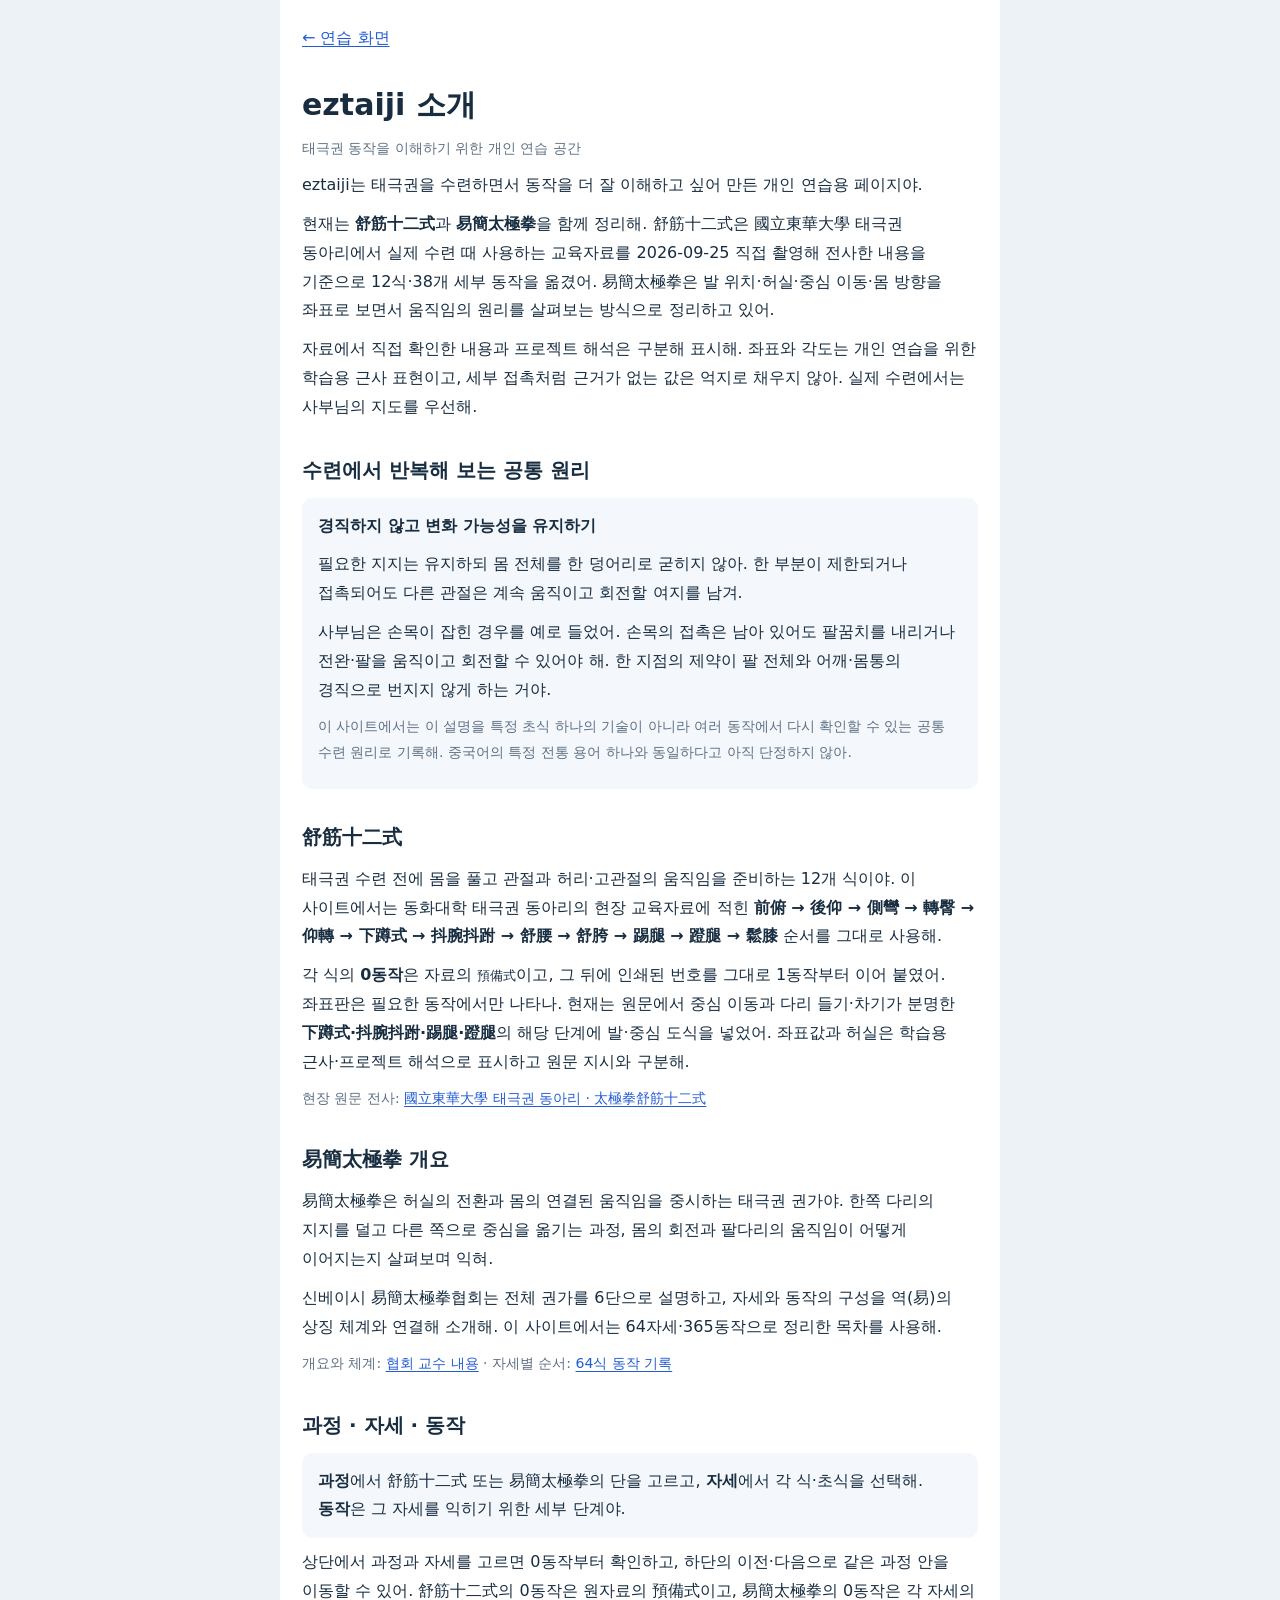
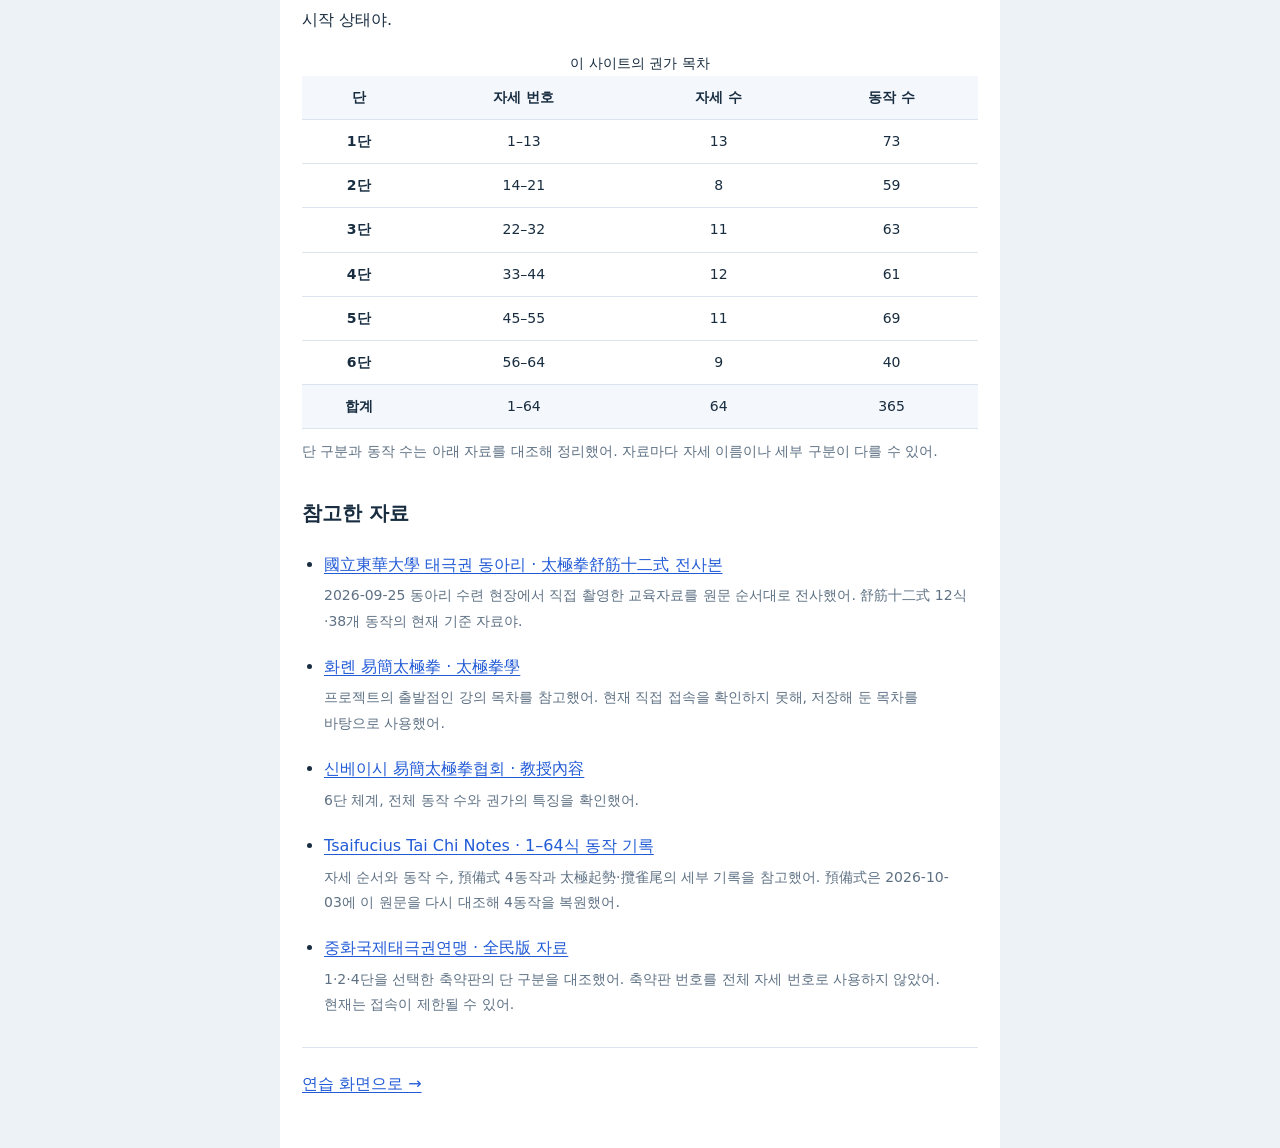
==== about.html @ a56a1204 "Note source-verified Preparation restoration on about page" ====
<!-- GENERATED compatibility entry. Edit web/, then run node scripts/build.mjs --publish-root. -->
<!doctype html>
<html lang="ko"><head><meta charset="utf-8"><meta name="viewport" content="width=device-width,initial-scale=1,viewport-fit=cover"><title>eztaiji 소개 · 태극권 연습</title>
<style>
*{box-sizing:border-box}body{margin:0;background:#edf2f7;color:#182d40;font-family:system-ui,-apple-system,sans-serif;line-height:1.8;word-break:keep-all}main{max-width:720px;margin:auto;background:white;min-height:100vh;padding:16px 22px calc(32px + env(safe-area-inset-bottom));padding-top:max(16px,env(safe-area-inset-top))}a{color:#225bd6;text-underline-offset:3px;overflow-wrap:anywhere}a:focus-visible{outline:3px solid #e99b39;outline-offset:3px}.back{display:inline-flex;align-items:center;min-height:44px}h1{font-size:30px;line-height:1.4;margin:24px 0 8px}h2{font-size:20px;margin:30px 0 10px}p{margin:10px 0}.sub,.note{color:#5e7184;font-size:14px}.structure{padding:14px 16px;background:#f4f7fc;border-radius:10px}table{border-collapse:collapse;width:100%;font-size:14px;text-align:center;margin-top:16px}th,td{padding:9px 4px;border-bottom:1px solid #dce4ef}thead,tfoot{background:#f4f7fc}ul{padding-left:22px}li{margin:15px 0}li a{display:inline-block;padding:4px 0}li p{font-size:14px;color:#5e7184;margin:0}.bottom{margin-top:30px;padding-top:14px;border-top:1px solid #dce4ef}
</style></head><body><main>
<a class="back" href="index.html">← 연습 화면</a>
<h1>eztaiji 소개</h1><p class="sub">태극권 동작을 이해하기 위한 개인 연습 공간</p>
<section aria-label="eztaiji 소개"><p>eztaiji는 태극권을 수련하면서 동작을 더 잘 이해하고 싶어 만든 개인 연습용 페이지야.</p><p>현재는 <strong>舒筋十二式</strong>과 <strong>易簡太極拳</strong>을 함께 정리해. 舒筋十二式은 國立東華大學 태극권 동아리에서 실제 수련 때 사용하는 교육자료를 2026-09-25 직접 촬영해 전사한 내용을 기준으로 12식·38개 세부 동작을 옮겼어. 易簡太極拳은 발 위치·허실·중심 이동·몸 방향을 좌표로 보면서 움직임의 원리를 살펴보는 방식으로 정리하고 있어.</p><p>자료에서 직접 확인한 내용과 프로젝트 해석은 구분해 표시해. 좌표와 각도는 개인 연습을 위한 학습용 근사 표현이고, 세부 접촉처럼 근거가 없는 값은 억지로 채우지 않아. 실제 수련에서는 사부님의 지도를 우선해.</p></section>
<section id="principles"><h2>수련에서 반복해 보는 공통 원리</h2>
<div class="structure"><strong>경직하지 않고 변화 가능성을 유지하기</strong><p>필요한 지지는 유지하되 몸 전체를 한 덩어리로 굳히지 않아. 한 부분이 제한되거나 접촉되어도 다른 관절은 계속 움직이고 회전할 여지를 남겨.</p><p>사부님은 손목이 잡힌 경우를 예로 들었어. 손목의 접촉은 남아 있어도 팔꿈치를 내리거나 전완·팔을 움직이고 회전할 수 있어야 해. 한 지점의 제약이 팔 전체와 어깨·몸통의 경직으로 번지지 않게 하는 거야.</p><p class="note">이 사이트에서는 이 설명을 특정 초식 하나의 기술이 아니라 여러 동작에서 다시 확인할 수 있는 공통 수련 원리로 기록해. 중국어의 특정 전통 용어 하나와 동일하다고 아직 단정하지 않아.</p></div>
</section>
<section><h2>舒筋十二式</h2><p>태극권 수련 전에 몸을 풀고 관절과 허리·고관절의 움직임을 준비하는 12개 식이야. 이 사이트에서는 동화대학 태극권 동아리의 현장 교육자료에 적힌 <strong>前俯 → 後仰 → 側彎 → 轉臀 → 仰轉 → 下蹲式 → 抖腕抖跗 → 舒腰 → 舒胯 → 踢腿 → 蹬腿 → 鬆膝</strong> 순서를 그대로 사용해.</p><p>각 식의 <strong>0동작</strong>은 자료의 <code>預備式</code>이고, 그 뒤에 인쇄된 번호를 그대로 1동작부터 이어 붙였어. 좌표판은 필요한 동작에서만 나타나. 현재는 원문에서 중심 이동과 다리 들기·차기가 분명한 <strong>下蹲式·抖腕抖跗·踢腿·蹬腿</strong>의 해당 단계에 발·중심 도식을 넣었어. 좌표값과 허실은 학습용 근사·프로젝트 해석으로 표시하고 원문 지시와 구분해.</p><p class="note">현장 원문 전사: <a href="https://github.com/winterrainlee/eztaiji/blob/main/docs/sources/donghwa-shujin12.md" target="_blank" rel="noopener noreferrer">國立東華大學 태극권 동아리 · 太極拳舒筋十二式</a></p></section>
<section><h2>易簡太極拳 개요</h2><p>易簡太極拳은 허실의 전환과 몸의 연결된 움직임을 중시하는 태극권 권가야. 한쪽 다리의 지지를 덜고 다른 쪽으로 중심을 옮기는 과정, 몸의 회전과 팔다리의 움직임이 어떻게 이어지는지 살펴보며 익혀.</p><p>신베이시 易簡太極拳협회는 전체 권가를 6단으로 설명하고, 자세와 동작의 구성을 역(易)의 상징 체계와 연결해 소개해. 이 사이트에서는 64자세·365동작으로 정리한 목차를 사용해.</p><p class="note">개요와 체계: <a href="https://www.yjtc-ntpc.com/教授內容/" target="_blank" rel="noopener noreferrer">협회 교수 내용</a> · 자세별 순서: <a href="https://tsaitaiji.blogspot.com/2024/03/1-64.html" target="_blank" rel="noopener noreferrer">64식 동작 기록</a></p></section>
<section><h2>과정 · 자세 · 동작</h2><p class="structure"><strong>과정</strong>에서 舒筋十二式 또는 易簡太極拳의 단을 고르고, <strong>자세</strong>에서 각 식·초식을 선택해. <strong>동작</strong>은 그 자세를 익히기 위한 세부 단계야.</p><p>상단에서 과정과 자세를 고르면 0동작부터 확인하고, 하단의 이전·다음으로 같은 과정 안을 이동할 수 있어. 舒筋十二式의 0동작은 원자료의 預備式이고, 易簡太極拳의 0동작은 각 자세의 시작 상태야.</p>
<table><caption>이 사이트의 권가 목차</caption><thead><tr><th scope="col">단</th><th scope="col">자세 번호</th><th scope="col">자세 수</th><th scope="col">동작 수</th></tr></thead><tbody><tr><th scope="row">1단</th><td>1–13</td><td>13</td><td>73</td></tr>
<tr><th scope="row">2단</th><td>14–21</td><td>8</td><td>59</td></tr>
<tr><th scope="row">3단</th><td>22–32</td><td>11</td><td>63</td></tr>
<tr><th scope="row">4단</th><td>33–44</td><td>12</td><td>61</td></tr>
<tr><th scope="row">5단</th><td>45–55</td><td>11</td><td>69</td></tr>
<tr><th scope="row">6단</th><td>56–64</td><td>9</td><td>40</td></tr></tbody><tfoot><tr><th scope="row">합계</th><td>1–64</td><td>64</td><td>365</td></tr></tfoot></table><p class="note">단 구분과 동작 수는 아래 자료를 대조해 정리했어. 자료마다 자세 이름이나 세부 구분이 다를 수 있어.</p></section>
<section><h2>참고한 자료</h2><ul>
<li><a href="https://github.com/winterrainlee/eztaiji/blob/main/docs/sources/donghwa-shujin12.md" target="_blank" rel="noopener noreferrer">國立東華大學 태극권 동아리 · 太極拳舒筋十二式 전사본</a><p>2026-09-25 동아리 수련 현장에서 직접 촬영한 교육자료를 원문 순서대로 전사했어. 舒筋十二式 12식·38개 동작의 현재 기준 자료야.</p></li>
<li><a href="https://www.hualienyjtaichi.org.tw/taichi_science.asp" target="_blank" rel="noopener noreferrer">화롄 易簡太極拳 · 太極拳學</a><p>프로젝트의 출발점인 강의 목차를 참고했어. 현재 직접 접속을 확인하지 못해, 저장해 둔 목차를 바탕으로 사용했어.</p></li>
<li><a href="https://www.yjtc-ntpc.com/教授內容/" target="_blank" rel="noopener noreferrer">신베이시 易簡太極拳협회 · 教授內容</a><p>6단 체계, 전체 동작 수와 권가의 특징을 확인했어.</p></li>
<li><a href="https://tsaitaiji.blogspot.com/2024/03/1-64.html" target="_blank" rel="noopener noreferrer">Tsaifucius Tai Chi Notes · 1–64식 동작 기록</a><p>자세 순서와 동작 수, 預備式 4동작과 太極起勢·攬雀尾의 세부 기록을 참고했어. 預備式은 2026-10-03에 이 원문을 다시 대조해 4동작을 복원했어.</p></li>
<li><a href="https://wtccf.blogspot.com/2022/03/blog-post_36.html" target="_blank" rel="noopener noreferrer">중화국제태극권연맹 · 全民版 자료</a><p>1·2·4단을 선택한 축약판의 단 구분을 대조했어. 축약판 번호를 전체 자세 번호로 사용하지 않았어. 현재는 접속이 제한될 수 있어.</p></li>
</ul></section><p class="bottom"><a class="back" href="index.html">연습 화면으로 →</a></p>
</main></body></html>
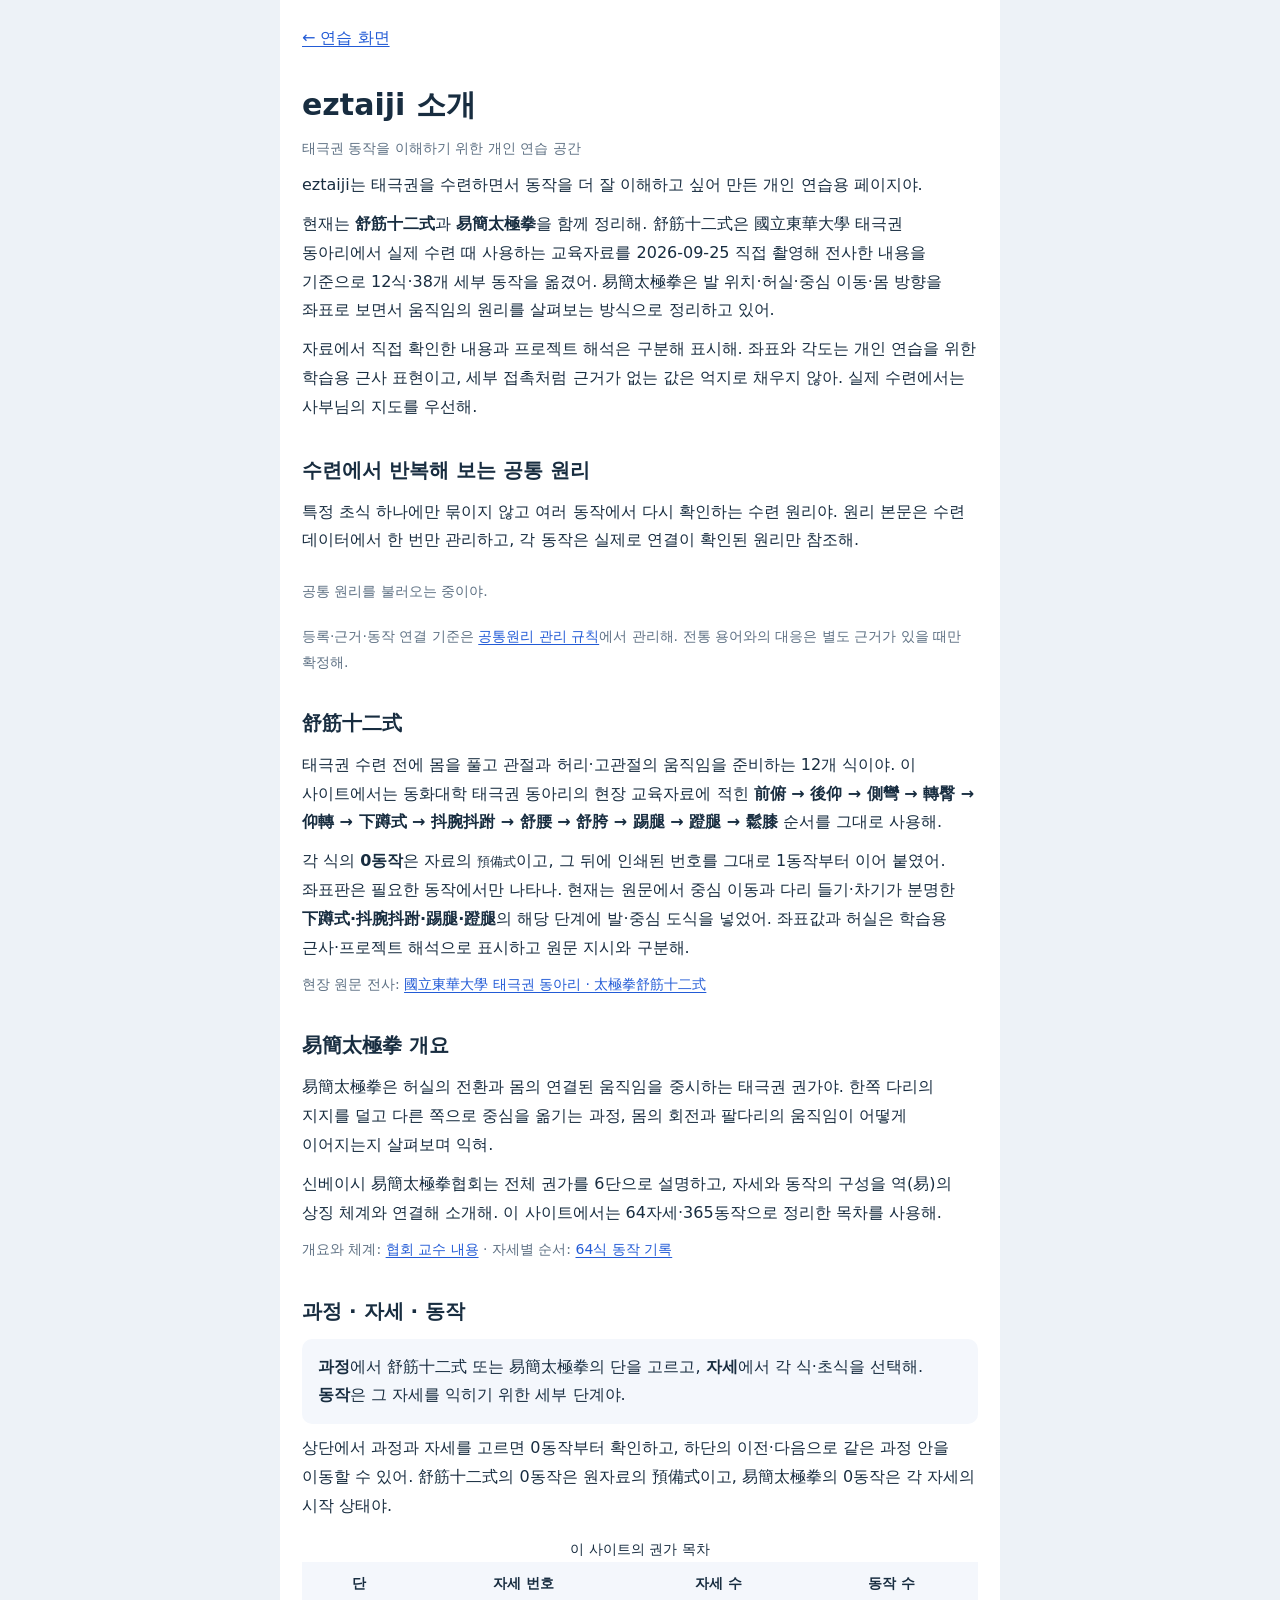
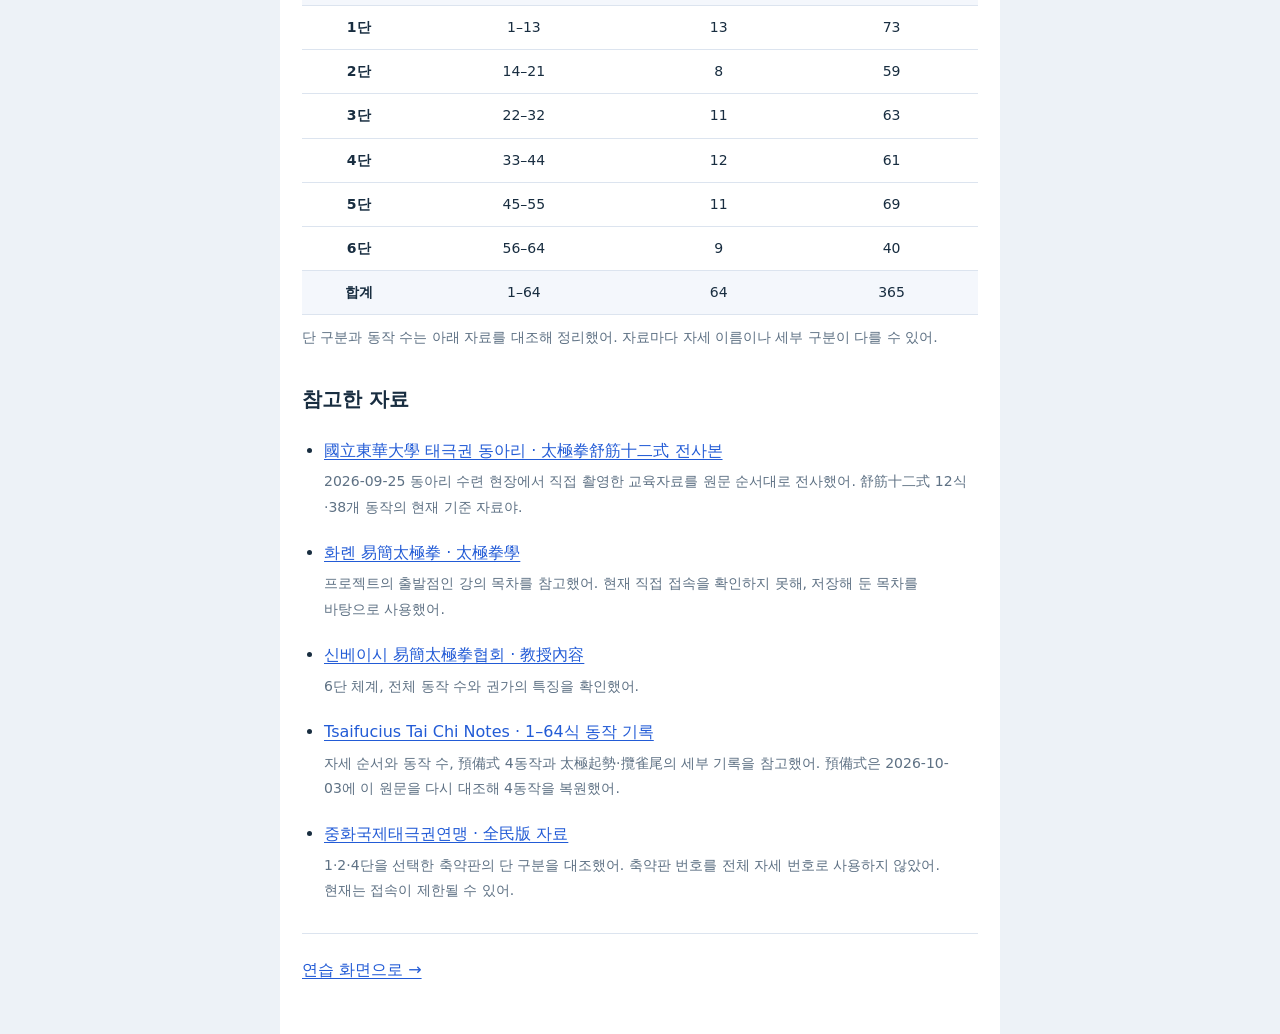
==== commit 3ceb1576: "Render principles from training data" ====
--- a/about.html
+++ b/about.html
@@ -3,12 +3,19 @@
 <html lang="ko"><head><meta charset="utf-8"><meta name="viewport" content="width=device-width,initial-scale=1,viewport-fit=cover"><title>eztaiji 소개 · 태극권 연습</title>
 <style>
 *{box-sizing:border-box}body{margin:0;background:#edf2f7;color:#182d40;font-family:system-ui,-apple-system,sans-serif;line-height:1.8;word-break:keep-all}main{max-width:720px;margin:auto;background:white;min-height:100vh;padding:16px 22px calc(32px + env(safe-area-inset-bottom));padding-top:max(16px,env(safe-area-inset-top))}a{color:#225bd6;text-underline-offset:3px;overflow-wrap:anywhere}a:focus-visible{outline:3px solid #e99b39;outline-offset:3px}.back{display:inline-flex;align-items:center;min-height:44px}h1{font-size:30px;line-height:1.4;margin:24px 0 8px}h2{font-size:20px;margin:30px 0 10px}p{margin:10px 0}.sub,.note{color:#5e7184;font-size:14px}.structure{padding:14px 16px;background:#f4f7fc;border-radius:10px}table{border-collapse:collapse;width:100%;font-size:14px;text-align:center;margin-top:16px}th,td{padding:9px 4px;border-bottom:1px solid #dce4ef}thead,tfoot{background:#f4f7fc}ul{padding-left:22px}li{margin:15px 0}li a{display:inline-block;padding:4px 0}li p{font-size:14px;color:#5e7184;margin:0}.bottom{margin-top:30px;padding-top:14px;border-top:1px solid #dce4ef}
-</style></head><body><main>
+.principle-list{display:grid;gap:12px;margin-top:14px}.principle-card{padding:14px 16px;background:#f4f7fc;border-radius:10px}.principle-card h3{font-size:17px;margin:0 0 8px}.principle-card p{margin:7px 0}.principle-label{font-size:12px;color:#5e7184}.principle-sources{font-size:13px;color:#5e7184;margin-top:9px}.principle-sources a{margin-right:10px}
+</style>
+<script src="./published/data/taiji-data.js?v=principles-v1" defer></script>
+<script src="./published/assets/about.js?v=principles-v1" defer></script>
+</head><body><main>
 <a class="back" href="index.html">← 연습 화면</a>
 <h1>eztaiji 소개</h1><p class="sub">태극권 동작을 이해하기 위한 개인 연습 공간</p>
 <section aria-label="eztaiji 소개"><p>eztaiji는 태극권을 수련하면서 동작을 더 잘 이해하고 싶어 만든 개인 연습용 페이지야.</p><p>현재는 <strong>舒筋十二式</strong>과 <strong>易簡太極拳</strong>을 함께 정리해. 舒筋十二式은 國立東華大學 태극권 동아리에서 실제 수련 때 사용하는 교육자료를 2026-09-25 직접 촬영해 전사한 내용을 기준으로 12식·38개 세부 동작을 옮겼어. 易簡太極拳은 발 위치·허실·중심 이동·몸 방향을 좌표로 보면서 움직임의 원리를 살펴보는 방식으로 정리하고 있어.</p><p>자료에서 직접 확인한 내용과 프로젝트 해석은 구분해 표시해. 좌표와 각도는 개인 연습을 위한 학습용 근사 표현이고, 세부 접촉처럼 근거가 없는 값은 억지로 채우지 않아. 실제 수련에서는 사부님의 지도를 우선해.</p></section>
 <section id="principles"><h2>수련에서 반복해 보는 공통 원리</h2>
-<div class="structure"><strong>경직하지 않고 변화 가능성을 유지하기</strong><p>필요한 지지는 유지하되 몸 전체를 한 덩어리로 굳히지 않아. 한 부분이 제한되거나 접촉되어도 다른 관절은 계속 움직이고 회전할 여지를 남겨.</p><p>사부님은 손목이 잡힌 경우를 예로 들었어. 손목의 접촉은 남아 있어도 팔꿈치를 내리거나 전완·팔을 움직이고 회전할 수 있어야 해. 한 지점의 제약이 팔 전체와 어깨·몸통의 경직으로 번지지 않게 하는 거야.</p><p class="note">이 사이트에서는 이 설명을 특정 초식 하나의 기술이 아니라 여러 동작에서 다시 확인할 수 있는 공통 수련 원리로 기록해. 중국어의 특정 전통 용어 하나와 동일하다고 아직 단정하지 않아.</p></div>
+<p>특정 초식 하나에만 묶이지 않고 여러 동작에서 다시 확인하는 수련 원리야. 원리 본문은 수련 데이터에서 한 번만 관리하고, 각 동작은 실제로 연결이 확인된 원리만 참조해.</p>
+<div id="principles-list" class="principle-list" aria-live="polite"><p class="note">공통 원리를 불러오는 중이야.</p></div>
+<p class="note">등록·근거·동작 연결 기준은 <a href="https://github.com/winterrainlee/eztaiji/blob/main/docs/common-principles.md" target="_blank" rel="noopener noreferrer">공통원리 관리 규칙</a>에서 관리해. 전통 용어와의 대응은 별도 근거가 있을 때만 확정해.</p>
+<noscript><p class="note">공통원리 목록을 보려면 JavaScript를 켜줘.</p></noscript>
 </section>
 <section><h2>舒筋十二式</h2><p>태극권 수련 전에 몸을 풀고 관절과 허리·고관절의 움직임을 준비하는 12개 식이야. 이 사이트에서는 동화대학 태극권 동아리의 현장 교육자료에 적힌 <strong>前俯 → 後仰 → 側彎 → 轉臀 → 仰轉 → 下蹲式 → 抖腕抖跗 → 舒腰 → 舒胯 → 踢腿 → 蹬腿 → 鬆膝</strong> 순서를 그대로 사용해.</p><p>각 식의 <strong>0동작</strong>은 자료의 <code>預備式</code>이고, 그 뒤에 인쇄된 번호를 그대로 1동작부터 이어 붙였어. 좌표판은 필요한 동작에서만 나타나. 현재는 원문에서 중심 이동과 다리 들기·차기가 분명한 <strong>下蹲式·抖腕抖跗·踢腿·蹬腿</strong>의 해당 단계에 발·중심 도식을 넣었어. 좌표값과 허실은 학습용 근사·프로젝트 해석으로 표시하고 원문 지시와 구분해.</p><p class="note">현장 원문 전사: <a href="https://github.com/winterrainlee/eztaiji/blob/main/docs/sources/donghwa-shujin12.md" target="_blank" rel="noopener noreferrer">國立東華大學 태극권 동아리 · 太極拳舒筋十二式</a></p></section>
 <section><h2>易簡太極拳 개요</h2><p>易簡太極拳은 허실의 전환과 몸의 연결된 움직임을 중시하는 태극권 권가야. 한쪽 다리의 지지를 덜고 다른 쪽으로 중심을 옮기는 과정, 몸의 회전과 팔다리의 움직임이 어떻게 이어지는지 살펴보며 익혀.</p><p>신베이시 易簡太極拳협회는 전체 권가를 6단으로 설명하고, 자세와 동작의 구성을 역(易)의 상징 체계와 연결해 소개해. 이 사이트에서는 64자세·365동작으로 정리한 목차를 사용해.</p><p class="note">개요와 체계: <a href="https://www.yjtc-ntpc.com/教授內容/" target="_blank" rel="noopener noreferrer">협회 교수 내용</a> · 자세별 순서: <a href="https://tsaitaiji.blogspot.com/2024/03/1-64.html" target="_blank" rel="noopener noreferrer">64식 동작 기록</a></p></section>
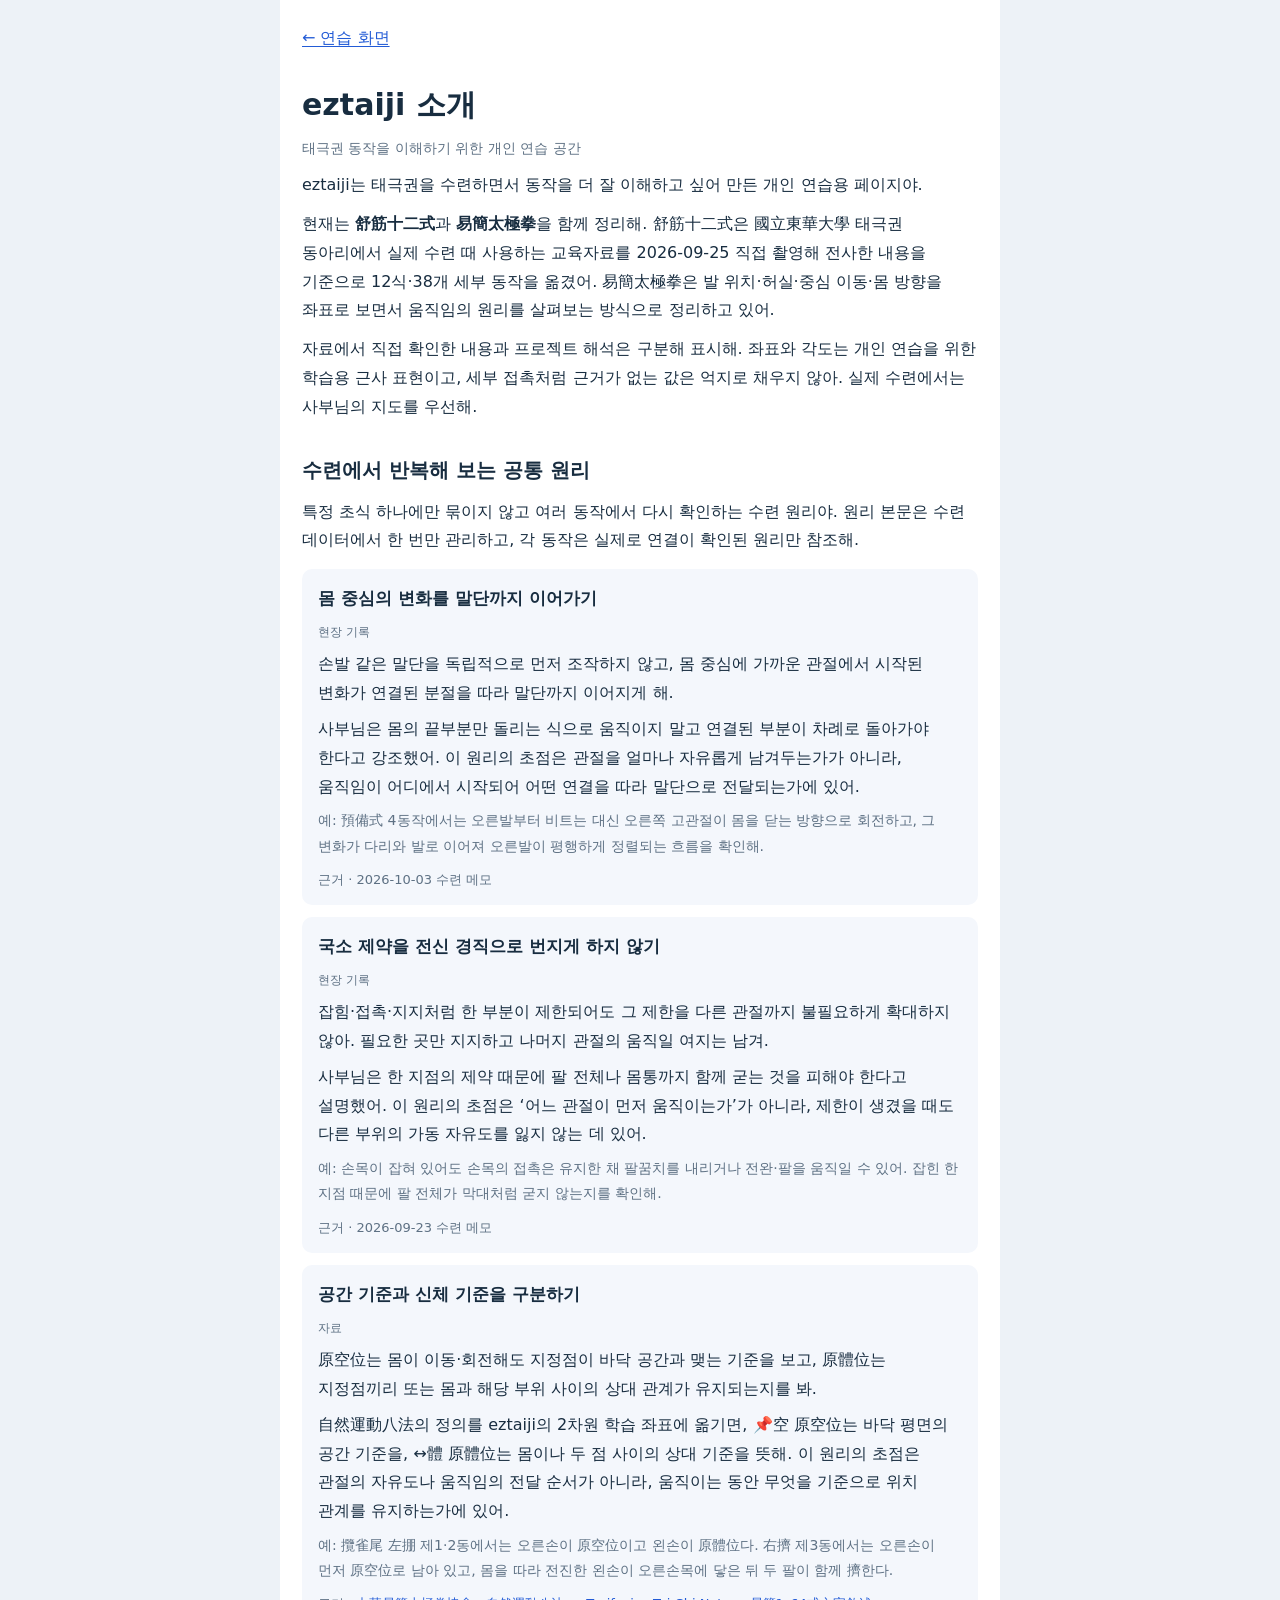
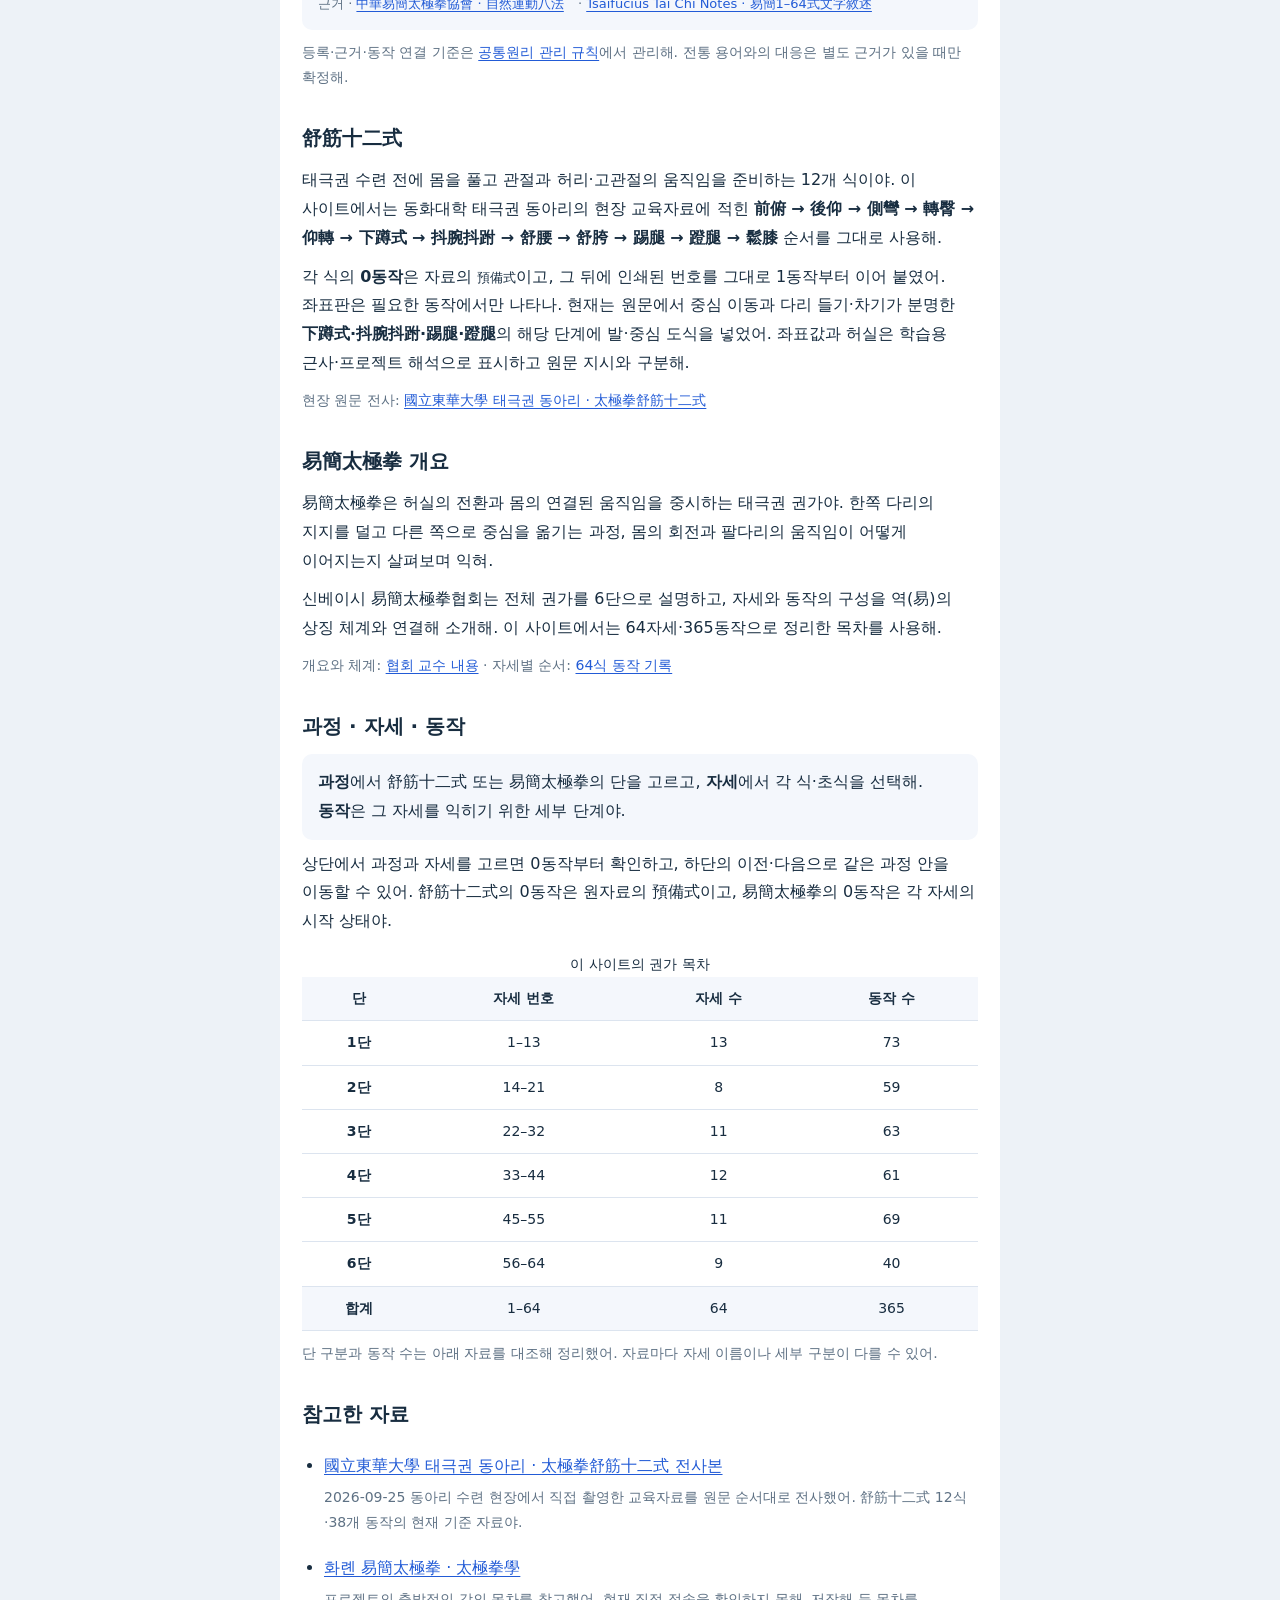
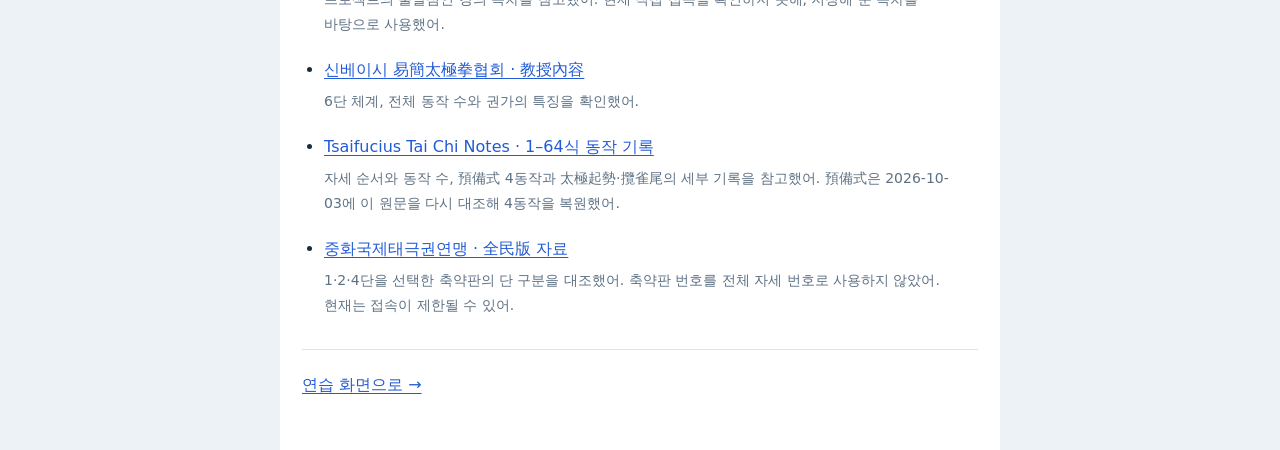
==== commit f4759fa3: "Refresh MECE principle cache key" ====
--- a/about.html
+++ b/about.html
@@ -5,8 +5,8 @@
 *{box-sizing:border-box}body{margin:0;background:#edf2f7;color:#182d40;font-family:system-ui,-apple-system,sans-serif;line-height:1.8;word-break:keep-all}main{max-width:720px;margin:auto;background:white;min-height:100vh;padding:16px 22px calc(32px + env(safe-area-inset-bottom));padding-top:max(16px,env(safe-area-inset-top))}a{color:#225bd6;text-underline-offset:3px;overflow-wrap:anywhere}a:focus-visible{outline:3px solid #e99b39;outline-offset:3px}.back{display:inline-flex;align-items:center;min-height:44px}h1{font-size:30px;line-height:1.4;margin:24px 0 8px}h2{font-size:20px;margin:30px 0 10px}p{margin:10px 0}.sub,.note{color:#5e7184;font-size:14px}.structure{padding:14px 16px;background:#f4f7fc;border-radius:10px}table{border-collapse:collapse;width:100%;font-size:14px;text-align:center;margin-top:16px}th,td{padding:9px 4px;border-bottom:1px solid #dce4ef}thead,tfoot{background:#f4f7fc}ul{padding-left:22px}li{margin:15px 0}li a{display:inline-block;padding:4px 0}li p{font-size:14px;color:#5e7184;margin:0}.bottom{margin-top:30px;padding-top:14px;border-top:1px solid #dce4ef}
 .principle-list{display:grid;gap:12px;margin-top:14px}.principle-card{padding:14px 16px;background:#f4f7fc;border-radius:10px}.principle-card h3{font-size:17px;margin:0 0 8px}.principle-card p{margin:7px 0}.principle-label{font-size:12px;color:#5e7184}.principle-sources{font-size:13px;color:#5e7184;margin-top:9px}.principle-sources a{margin-right:10px}
 </style>
-<script src="./published/data/taiji-data.js?v=principles-v1" defer></script>
-<script src="./published/assets/about.js?v=principles-v1" defer></script>
+<script src="./published/data/taiji-data.js?v=principles-v2" defer></script>
+<script src="./published/assets/about.js?v=principles-v2" defer></script>
 </head><body><main>
 <a class="back" href="index.html">← 연습 화면</a>
 <h1>eztaiji 소개</h1><p class="sub">태극권 동작을 이해하기 위한 개인 연습 공간</p>
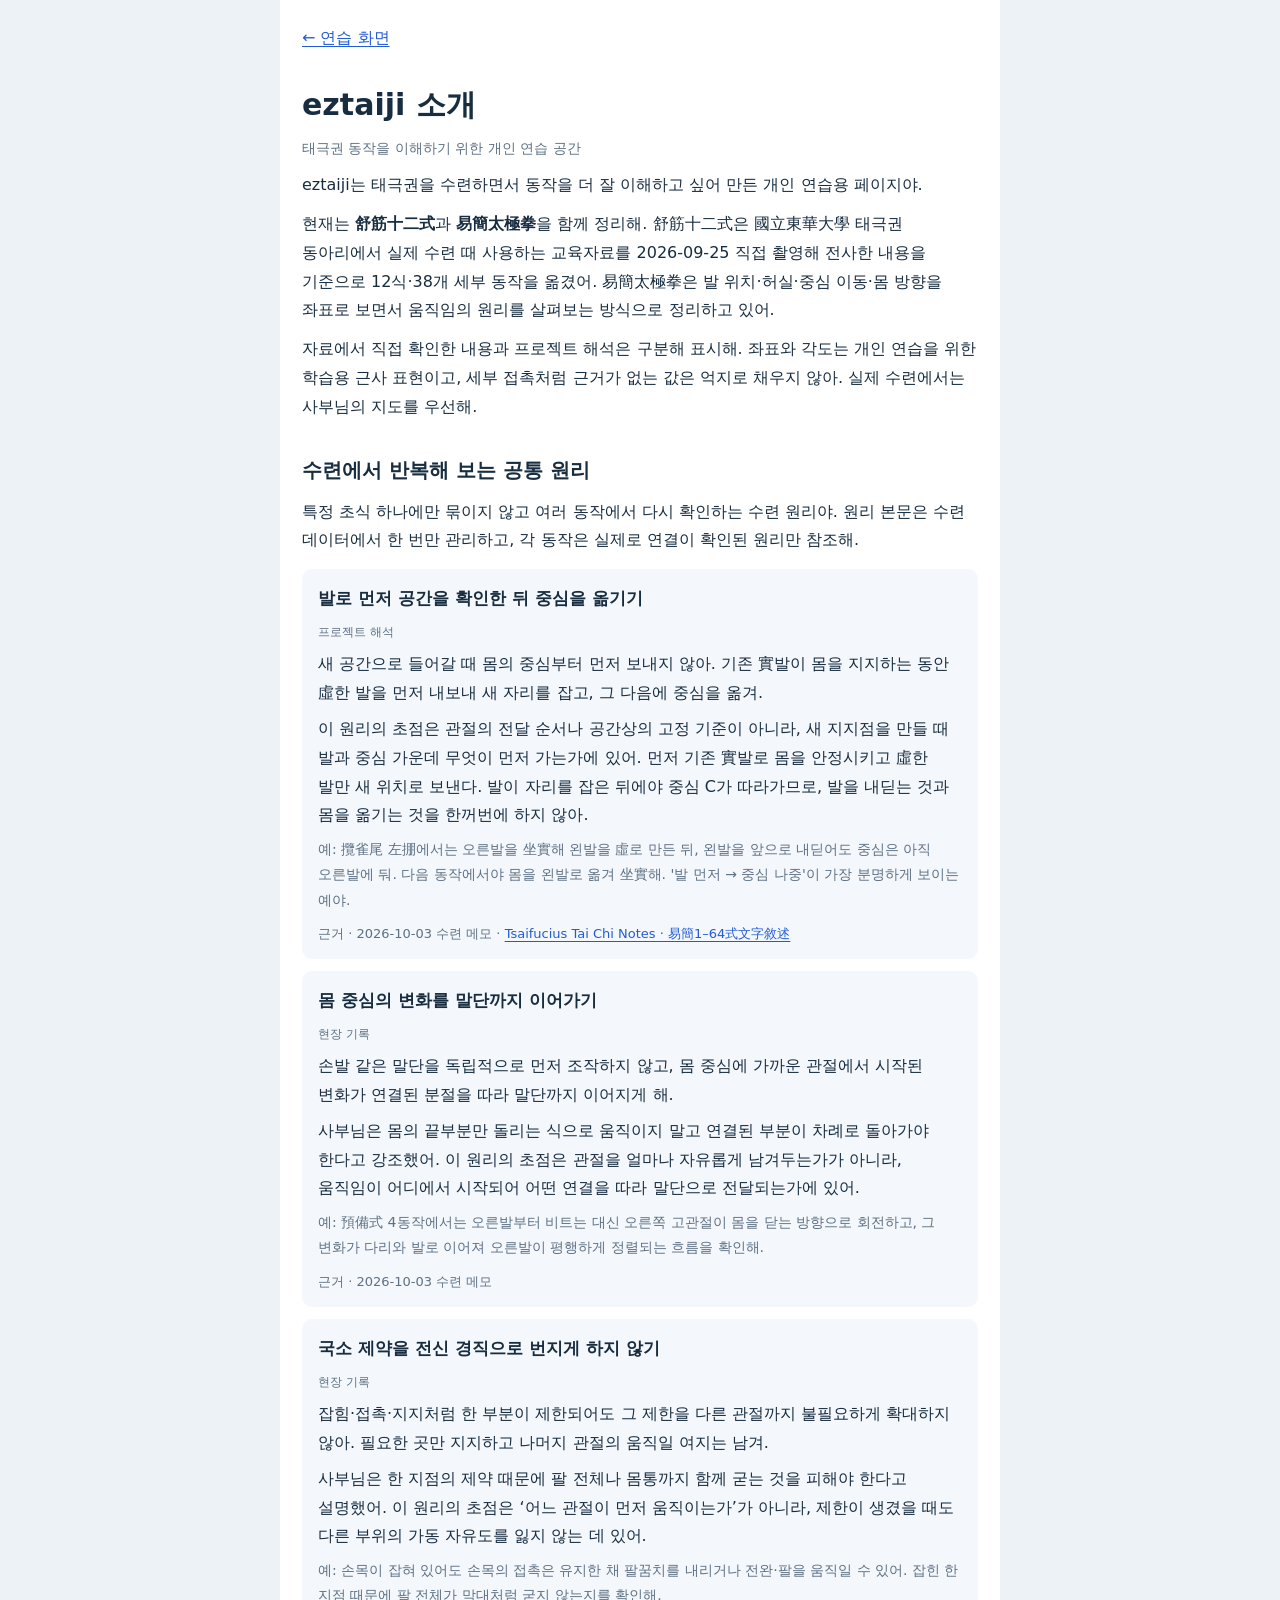
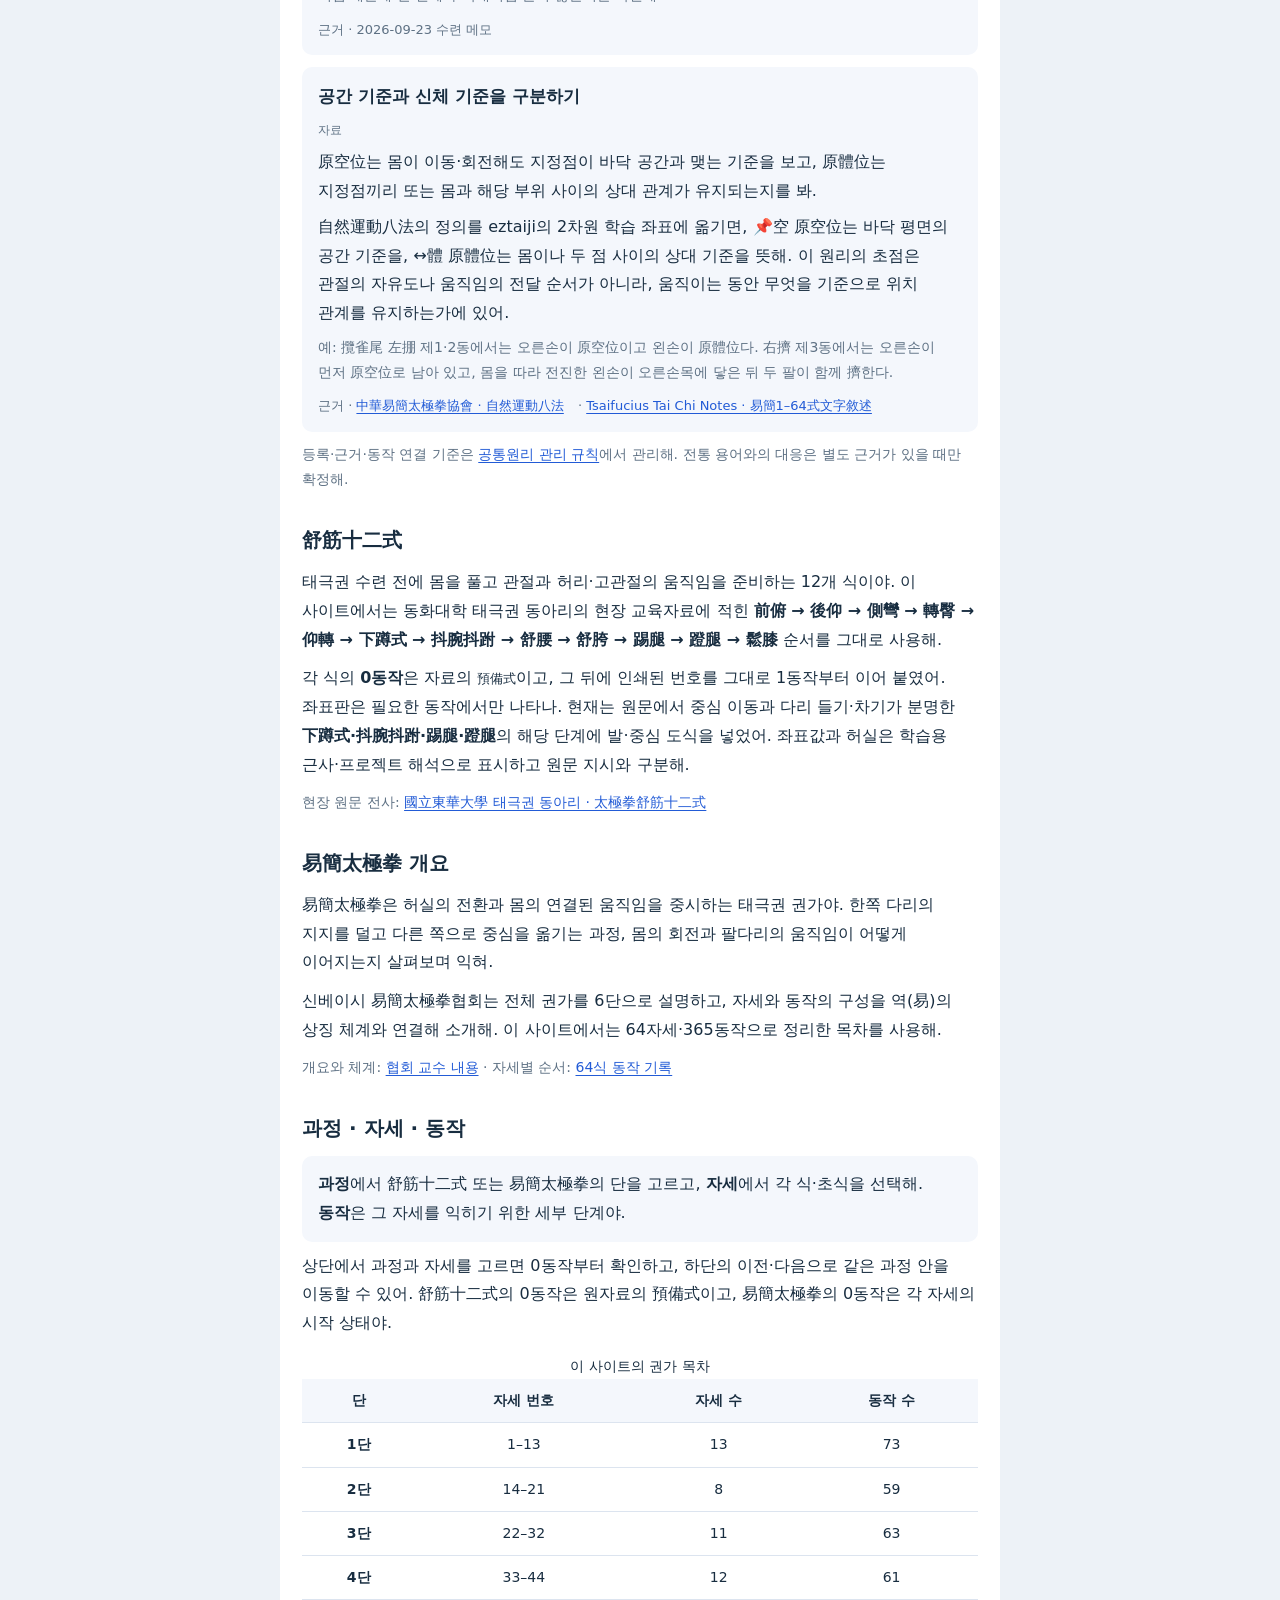
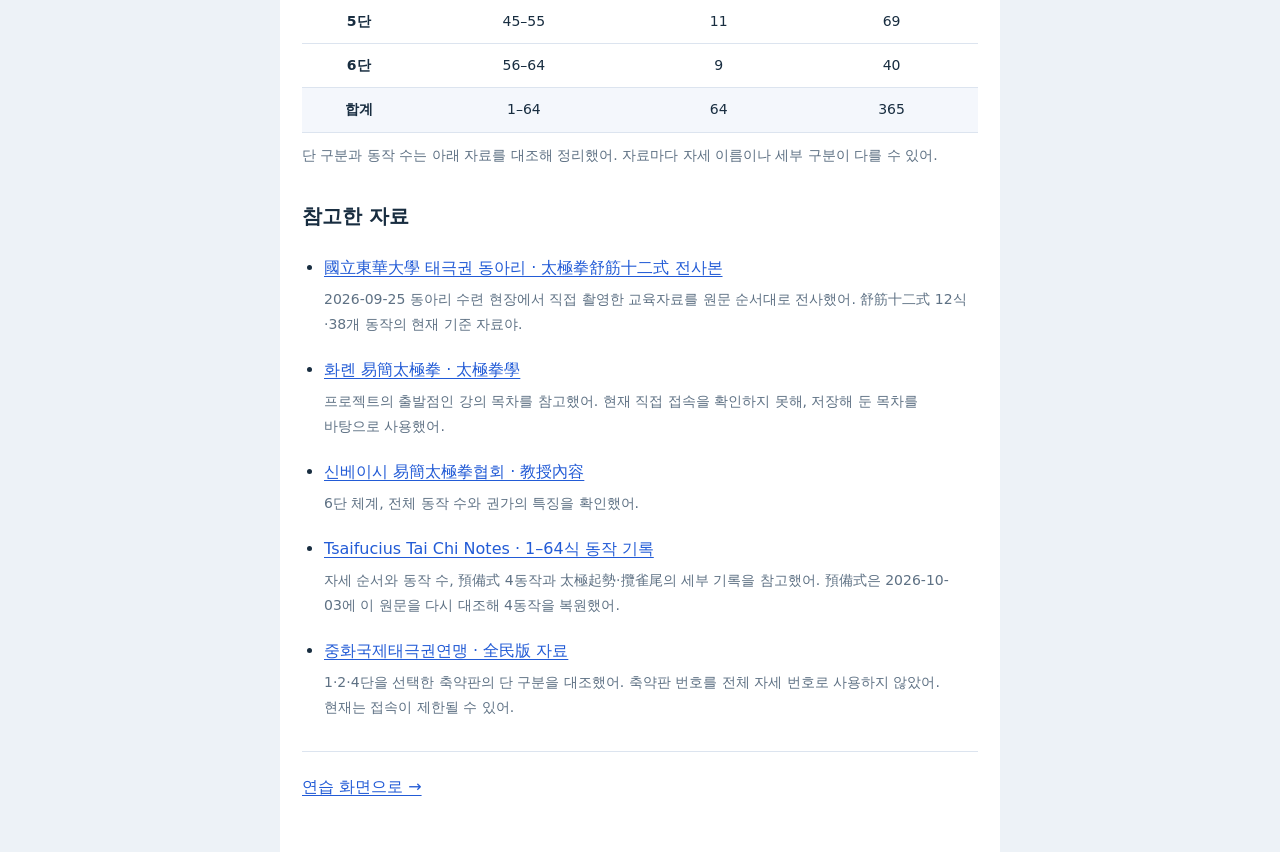
==== commit 3669224f: "Refresh cat-step principle cache" ====
--- a/about.html
+++ b/about.html
@@ -5,8 +5,8 @@
 *{box-sizing:border-box}body{margin:0;background:#edf2f7;color:#182d40;font-family:system-ui,-apple-system,sans-serif;line-height:1.8;word-break:keep-all}main{max-width:720px;margin:auto;background:white;min-height:100vh;padding:16px 22px calc(32px + env(safe-area-inset-bottom));padding-top:max(16px,env(safe-area-inset-top))}a{color:#225bd6;text-underline-offset:3px;overflow-wrap:anywhere}a:focus-visible{outline:3px solid #e99b39;outline-offset:3px}.back{display:inline-flex;align-items:center;min-height:44px}h1{font-size:30px;line-height:1.4;margin:24px 0 8px}h2{font-size:20px;margin:30px 0 10px}p{margin:10px 0}.sub,.note{color:#5e7184;font-size:14px}.structure{padding:14px 16px;background:#f4f7fc;border-radius:10px}table{border-collapse:collapse;width:100%;font-size:14px;text-align:center;margin-top:16px}th,td{padding:9px 4px;border-bottom:1px solid #dce4ef}thead,tfoot{background:#f4f7fc}ul{padding-left:22px}li{margin:15px 0}li a{display:inline-block;padding:4px 0}li p{font-size:14px;color:#5e7184;margin:0}.bottom{margin-top:30px;padding-top:14px;border-top:1px solid #dce4ef}
 .principle-list{display:grid;gap:12px;margin-top:14px}.principle-card{padding:14px 16px;background:#f4f7fc;border-radius:10px}.principle-card h3{font-size:17px;margin:0 0 8px}.principle-card p{margin:7px 0}.principle-label{font-size:12px;color:#5e7184}.principle-sources{font-size:13px;color:#5e7184;margin-top:9px}.principle-sources a{margin-right:10px}
 </style>
-<script src="./published/data/taiji-data.js?v=principles-v2" defer></script>
-<script src="./published/assets/about.js?v=principles-v2" defer></script>
+<script src="./published/data/taiji-data.js?v=principles-v3" defer></script>
+<script src="./published/assets/about.js?v=principles-v3" defer></script>
 </head><body><main>
 <a class="back" href="index.html">← 연습 화면</a>
 <h1>eztaiji 소개</h1><p class="sub">태극권 동작을 이해하기 위한 개인 연습 공간</p>
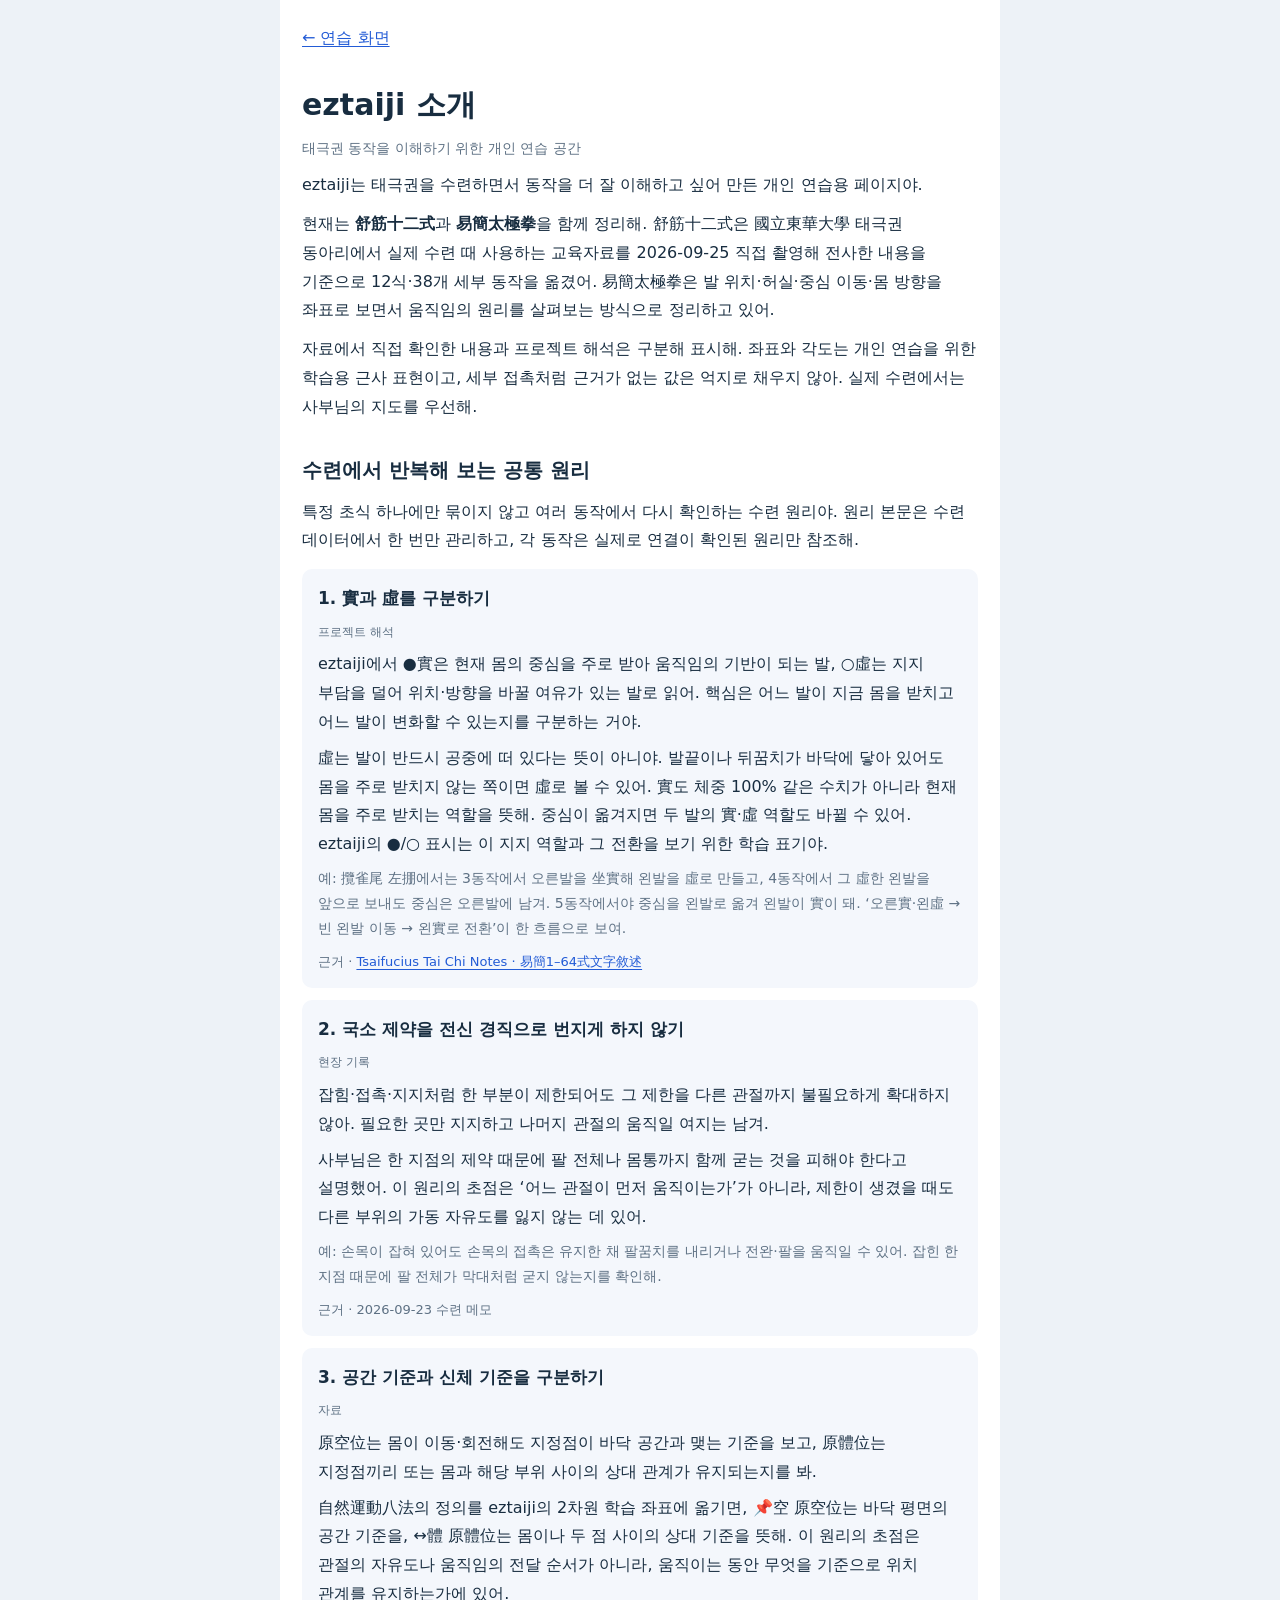
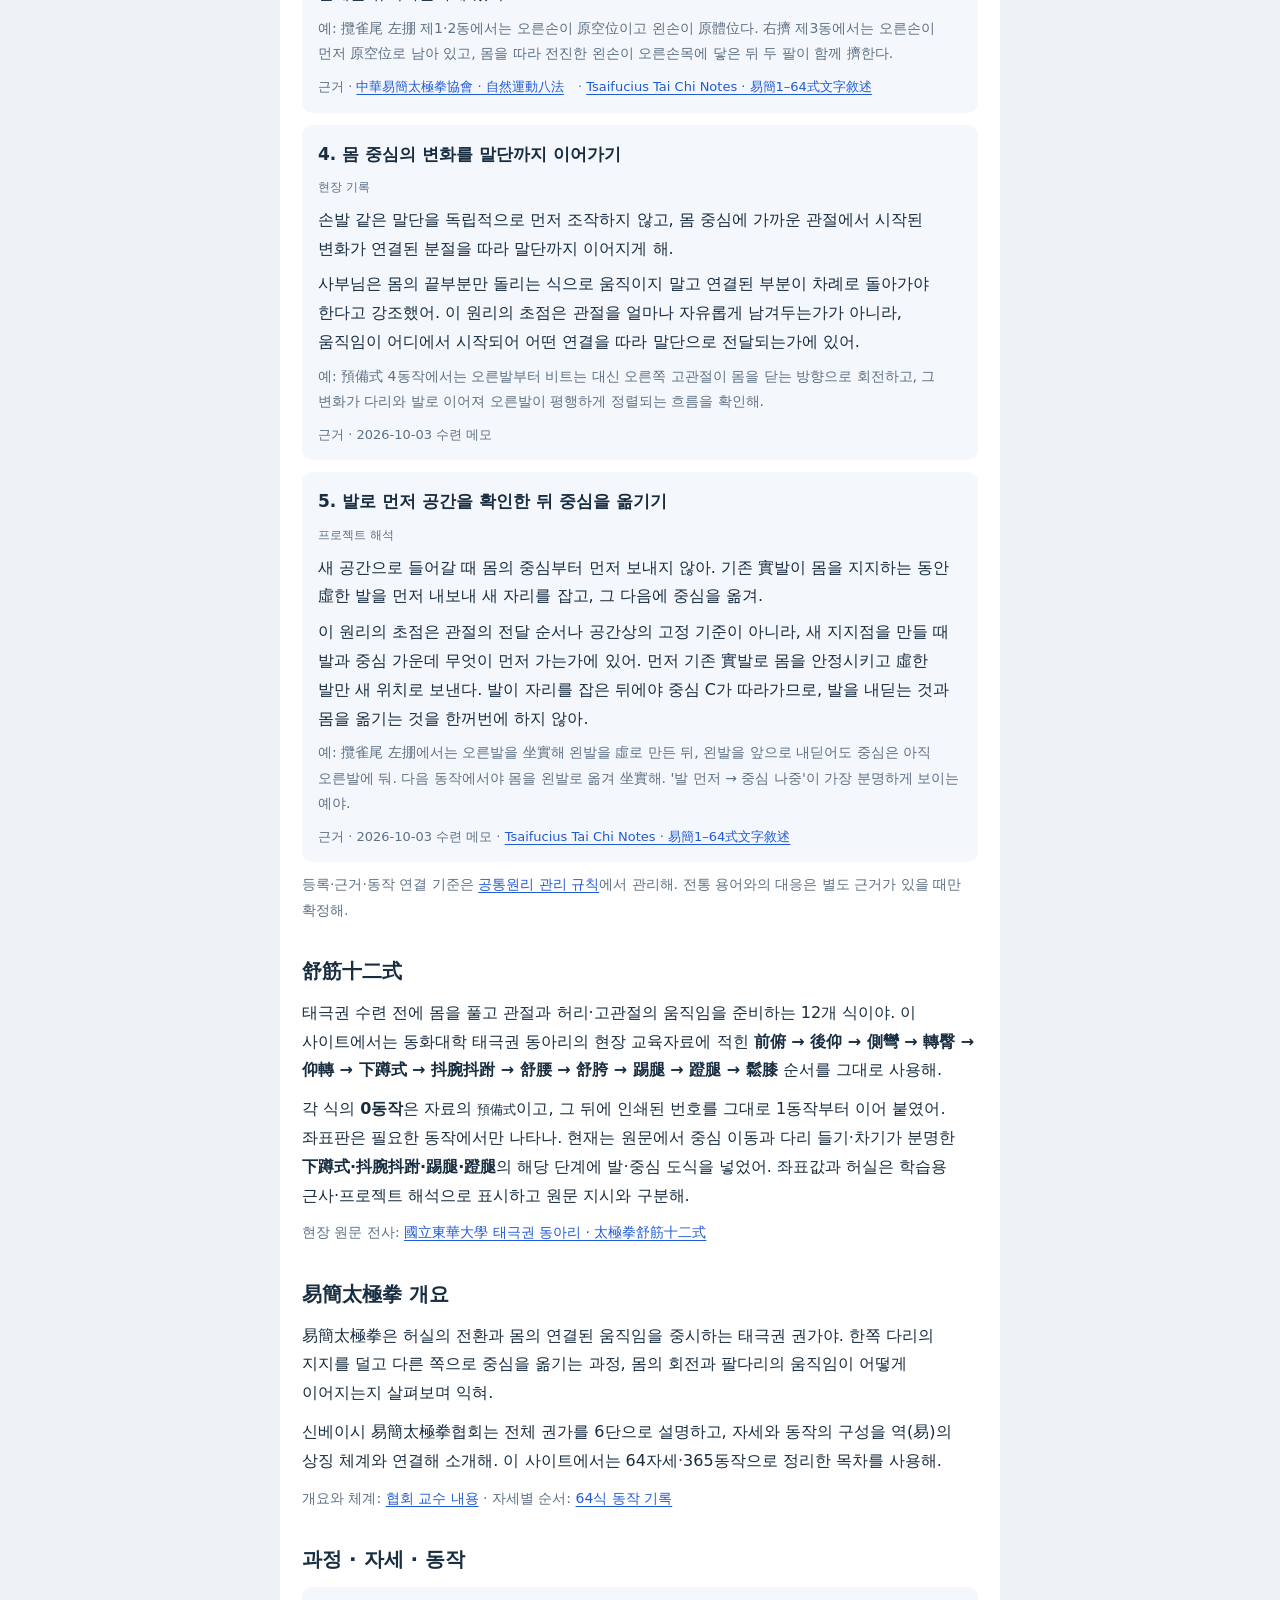
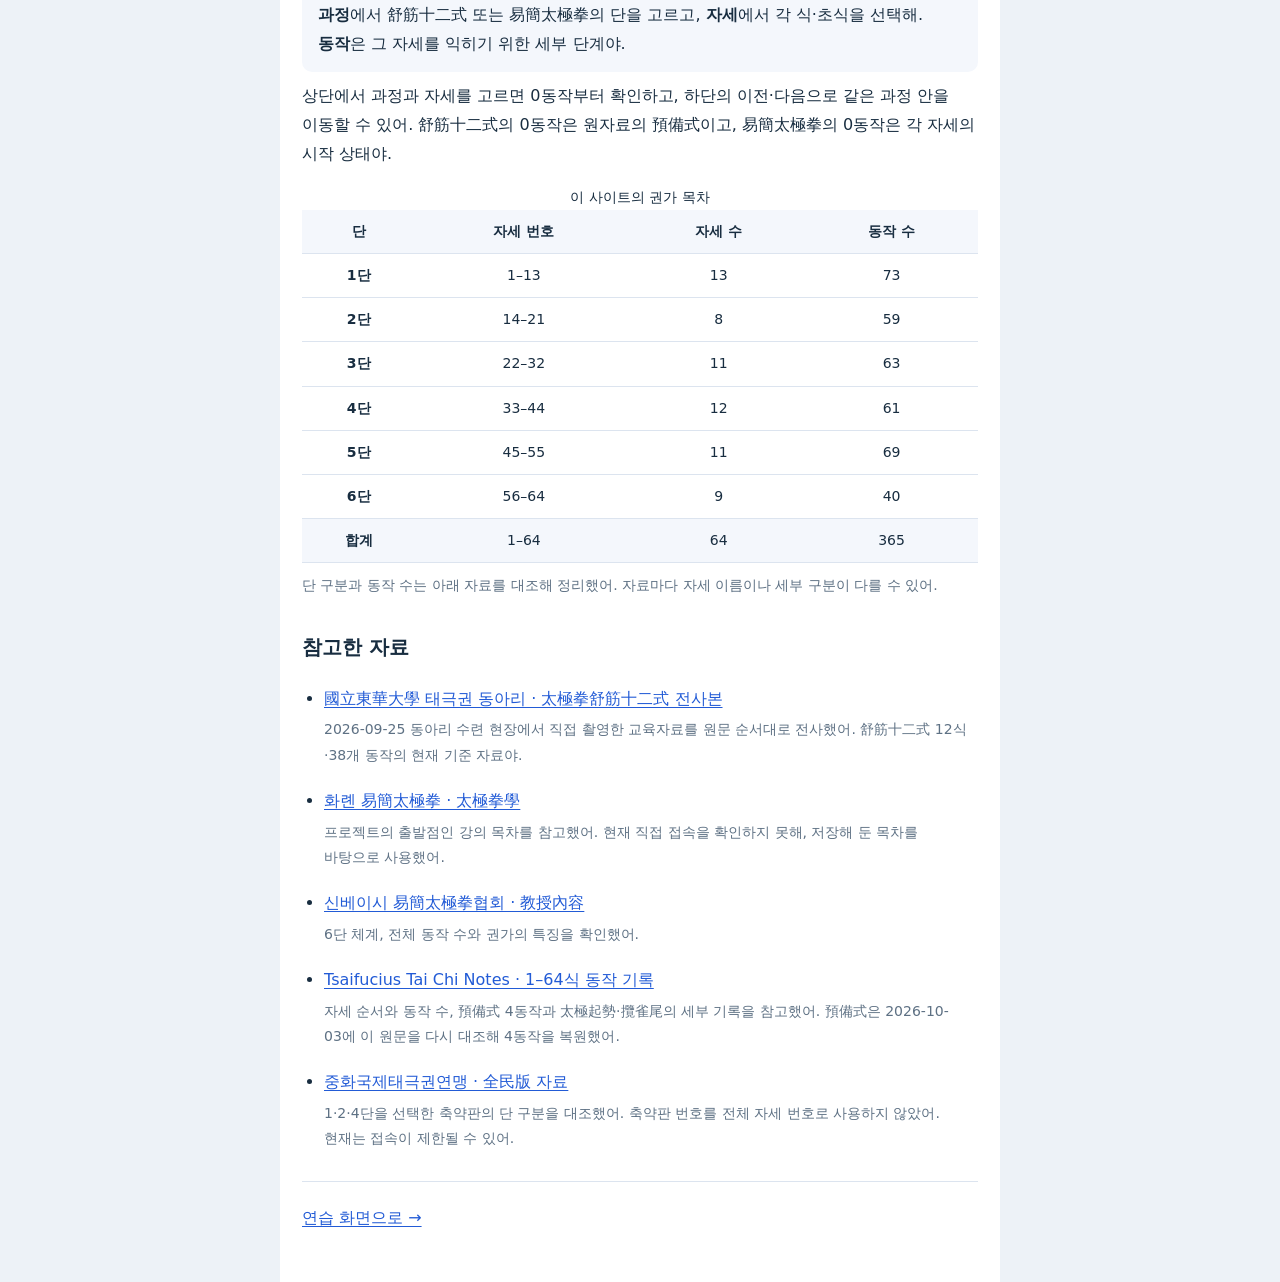
==== commit 23d9f9d9: "Refresh Shi-Xu principle cache" ====
--- a/about.html
+++ b/about.html
@@ -5,8 +5,8 @@
 *{box-sizing:border-box}body{margin:0;background:#edf2f7;color:#182d40;font-family:system-ui,-apple-system,sans-serif;line-height:1.8;word-break:keep-all}main{max-width:720px;margin:auto;background:white;min-height:100vh;padding:16px 22px calc(32px + env(safe-area-inset-bottom));padding-top:max(16px,env(safe-area-inset-top))}a{color:#225bd6;text-underline-offset:3px;overflow-wrap:anywhere}a:focus-visible{outline:3px solid #e99b39;outline-offset:3px}.back{display:inline-flex;align-items:center;min-height:44px}h1{font-size:30px;line-height:1.4;margin:24px 0 8px}h2{font-size:20px;margin:30px 0 10px}p{margin:10px 0}.sub,.note{color:#5e7184;font-size:14px}.structure{padding:14px 16px;background:#f4f7fc;border-radius:10px}table{border-collapse:collapse;width:100%;font-size:14px;text-align:center;margin-top:16px}th,td{padding:9px 4px;border-bottom:1px solid #dce4ef}thead,tfoot{background:#f4f7fc}ul{padding-left:22px}li{margin:15px 0}li a{display:inline-block;padding:4px 0}li p{font-size:14px;color:#5e7184;margin:0}.bottom{margin-top:30px;padding-top:14px;border-top:1px solid #dce4ef}
 .principle-list{display:grid;gap:12px;margin-top:14px}.principle-card{padding:14px 16px;background:#f4f7fc;border-radius:10px}.principle-card h3{font-size:17px;margin:0 0 8px}.principle-card p{margin:7px 0}.principle-label{font-size:12px;color:#5e7184}.principle-sources{font-size:13px;color:#5e7184;margin-top:9px}.principle-sources a{margin-right:10px}
 </style>
-<script src="./published/data/taiji-data.js?v=principles-v3" defer></script>
-<script src="./published/assets/about.js?v=principles-v3" defer></script>
+<script src="./published/data/taiji-data.js?v=principles-v4" defer></script>
+<script src="./published/assets/about.js?v=principles-v4" defer></script>
 </head><body><main>
 <a class="back" href="index.html">← 연습 화면</a>
 <h1>eztaiji 소개</h1><p class="sub">태극권 동작을 이해하기 위한 개인 연습 공간</p>
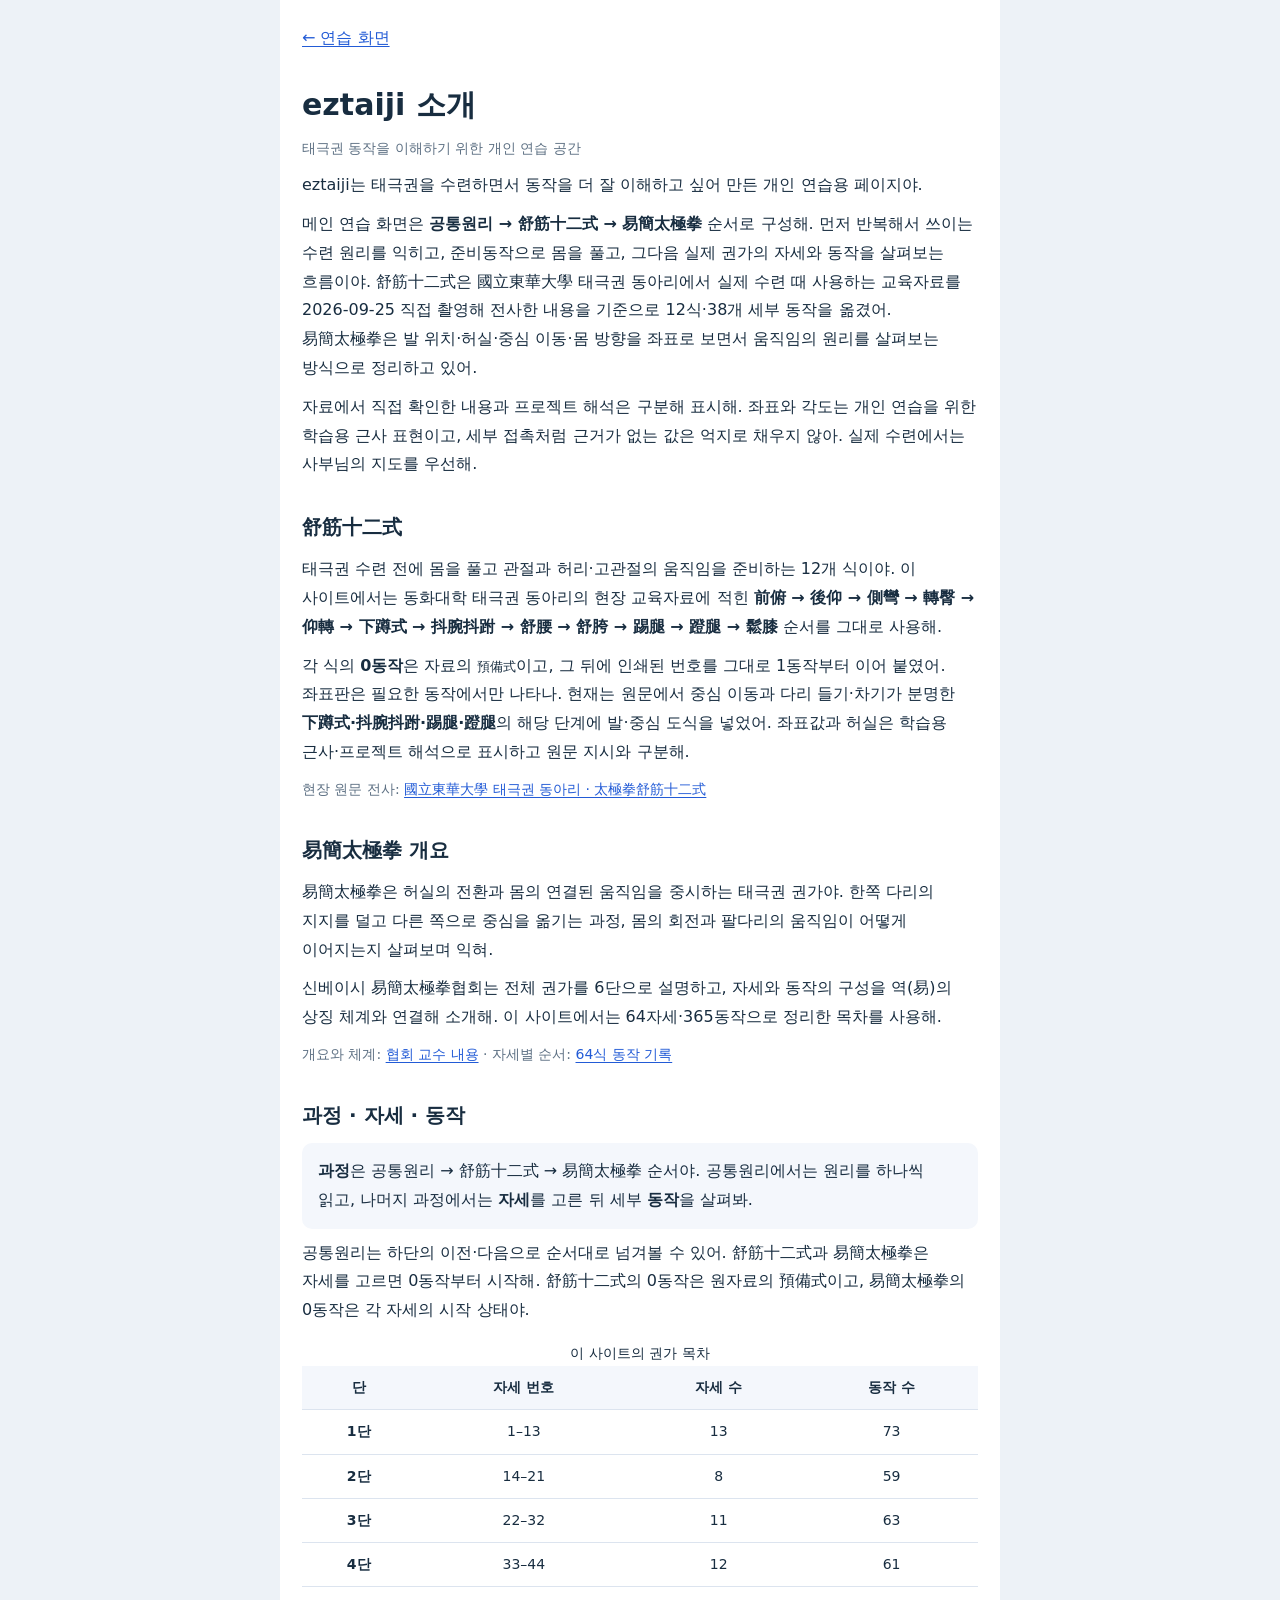
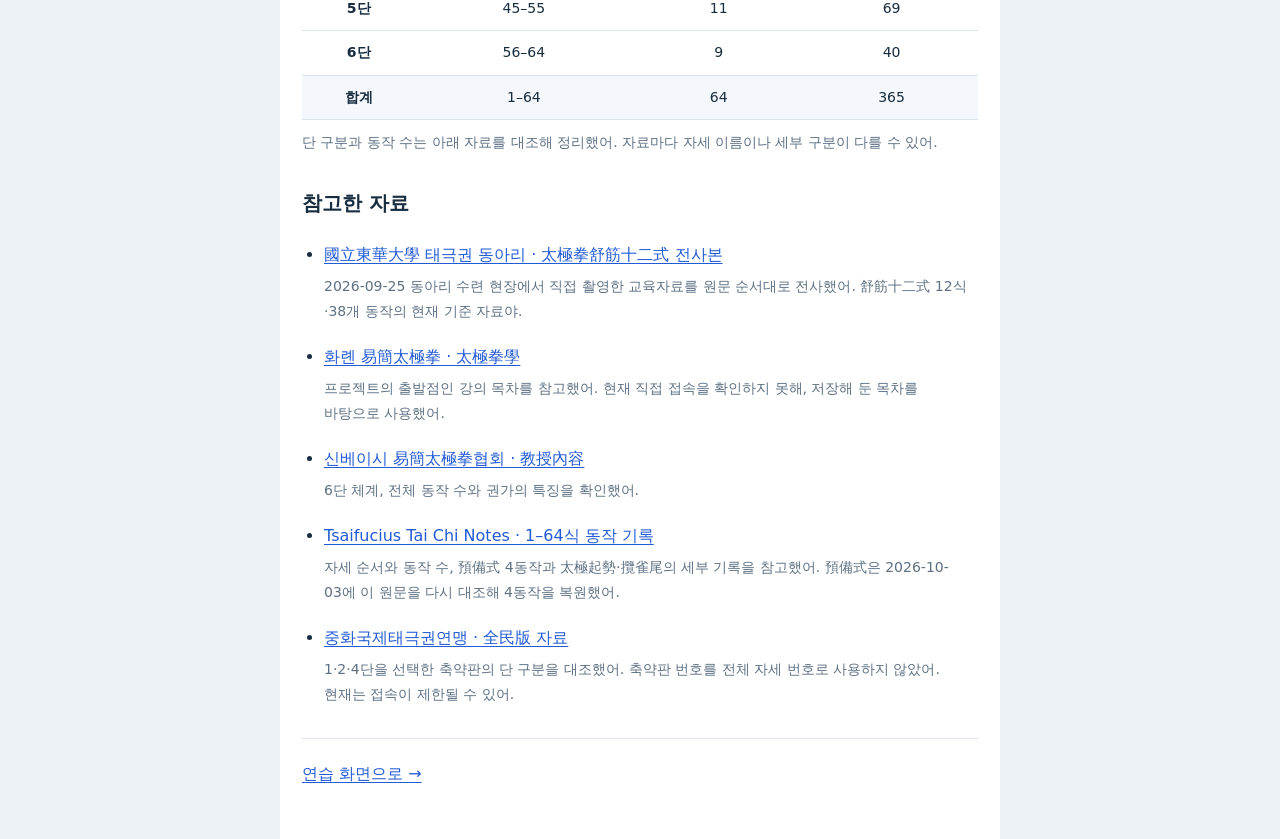
==== commit 8e776566: "Move common principles out of about page" ====
--- a/about.html
+++ b/about.html
@@ -3,23 +3,14 @@
 <html lang="ko"><head><meta charset="utf-8"><meta name="viewport" content="width=device-width,initial-scale=1,viewport-fit=cover"><title>eztaiji 소개 · 태극권 연습</title>
 <style>
 *{box-sizing:border-box}body{margin:0;background:#edf2f7;color:#182d40;font-family:system-ui,-apple-system,sans-serif;line-height:1.8;word-break:keep-all}main{max-width:720px;margin:auto;background:white;min-height:100vh;padding:16px 22px calc(32px + env(safe-area-inset-bottom));padding-top:max(16px,env(safe-area-inset-top))}a{color:#225bd6;text-underline-offset:3px;overflow-wrap:anywhere}a:focus-visible{outline:3px solid #e99b39;outline-offset:3px}.back{display:inline-flex;align-items:center;min-height:44px}h1{font-size:30px;line-height:1.4;margin:24px 0 8px}h2{font-size:20px;margin:30px 0 10px}p{margin:10px 0}.sub,.note{color:#5e7184;font-size:14px}.structure{padding:14px 16px;background:#f4f7fc;border-radius:10px}table{border-collapse:collapse;width:100%;font-size:14px;text-align:center;margin-top:16px}th,td{padding:9px 4px;border-bottom:1px solid #dce4ef}thead,tfoot{background:#f4f7fc}ul{padding-left:22px}li{margin:15px 0}li a{display:inline-block;padding:4px 0}li p{font-size:14px;color:#5e7184;margin:0}.bottom{margin-top:30px;padding-top:14px;border-top:1px solid #dce4ef}
-.principle-list{display:grid;gap:12px;margin-top:14px}.principle-card{padding:14px 16px;background:#f4f7fc;border-radius:10px}.principle-card h3{font-size:17px;margin:0 0 8px}.principle-card p{margin:7px 0}.principle-label{font-size:12px;color:#5e7184}.principle-sources{font-size:13px;color:#5e7184;margin-top:9px}.principle-sources a{margin-right:10px}
 </style>
-<script src="./published/data/taiji-data.js?v=principles-v4" defer></script>
-<script src="./published/assets/about.js?v=principles-v4" defer></script>
 </head><body><main>
 <a class="back" href="index.html">← 연습 화면</a>
 <h1>eztaiji 소개</h1><p class="sub">태극권 동작을 이해하기 위한 개인 연습 공간</p>
-<section aria-label="eztaiji 소개"><p>eztaiji는 태극권을 수련하면서 동작을 더 잘 이해하고 싶어 만든 개인 연습용 페이지야.</p><p>현재는 <strong>舒筋十二式</strong>과 <strong>易簡太極拳</strong>을 함께 정리해. 舒筋十二式은 國立東華大學 태극권 동아리에서 실제 수련 때 사용하는 교육자료를 2026-09-25 직접 촬영해 전사한 내용을 기준으로 12식·38개 세부 동작을 옮겼어. 易簡太極拳은 발 위치·허실·중심 이동·몸 방향을 좌표로 보면서 움직임의 원리를 살펴보는 방식으로 정리하고 있어.</p><p>자료에서 직접 확인한 내용과 프로젝트 해석은 구분해 표시해. 좌표와 각도는 개인 연습을 위한 학습용 근사 표현이고, 세부 접촉처럼 근거가 없는 값은 억지로 채우지 않아. 실제 수련에서는 사부님의 지도를 우선해.</p></section>
-<section id="principles"><h2>수련에서 반복해 보는 공통 원리</h2>
-<p>특정 초식 하나에만 묶이지 않고 여러 동작에서 다시 확인하는 수련 원리야. 원리 본문은 수련 데이터에서 한 번만 관리하고, 각 동작은 실제로 연결이 확인된 원리만 참조해.</p>
-<div id="principles-list" class="principle-list" aria-live="polite"><p class="note">공통 원리를 불러오는 중이야.</p></div>
-<p class="note">등록·근거·동작 연결 기준은 <a href="https://github.com/winterrainlee/eztaiji/blob/main/docs/common-principles.md" target="_blank" rel="noopener noreferrer">공통원리 관리 규칙</a>에서 관리해. 전통 용어와의 대응은 별도 근거가 있을 때만 확정해.</p>
-<noscript><p class="note">공통원리 목록을 보려면 JavaScript를 켜줘.</p></noscript>
-</section>
+<section aria-label="eztaiji 소개"><p>eztaiji는 태극권을 수련하면서 동작을 더 잘 이해하고 싶어 만든 개인 연습용 페이지야.</p><p>메인 연습 화면은 <strong>공통원리 → 舒筋十二式 → 易簡太極拳</strong> 순서로 구성해. 먼저 반복해서 쓰이는 수련 원리를 익히고, 준비동작으로 몸을 풀고, 그다음 실제 권가의 자세와 동작을 살펴보는 흐름이야. 舒筋十二式은 國立東華大學 태극권 동아리에서 실제 수련 때 사용하는 교육자료를 2026-09-25 직접 촬영해 전사한 내용을 기준으로 12식·38개 세부 동작을 옮겼어. 易簡太極拳은 발 위치·허실·중심 이동·몸 방향을 좌표로 보면서 움직임의 원리를 살펴보는 방식으로 정리하고 있어.</p><p>자료에서 직접 확인한 내용과 프로젝트 해석은 구분해 표시해. 좌표와 각도는 개인 연습을 위한 학습용 근사 표현이고, 세부 접촉처럼 근거가 없는 값은 억지로 채우지 않아. 실제 수련에서는 사부님의 지도를 우선해.</p></section>
 <section><h2>舒筋十二式</h2><p>태극권 수련 전에 몸을 풀고 관절과 허리·고관절의 움직임을 준비하는 12개 식이야. 이 사이트에서는 동화대학 태극권 동아리의 현장 교육자료에 적힌 <strong>前俯 → 後仰 → 側彎 → 轉臀 → 仰轉 → 下蹲式 → 抖腕抖跗 → 舒腰 → 舒胯 → 踢腿 → 蹬腿 → 鬆膝</strong> 순서를 그대로 사용해.</p><p>각 식의 <strong>0동작</strong>은 자료의 <code>預備式</code>이고, 그 뒤에 인쇄된 번호를 그대로 1동작부터 이어 붙였어. 좌표판은 필요한 동작에서만 나타나. 현재는 원문에서 중심 이동과 다리 들기·차기가 분명한 <strong>下蹲式·抖腕抖跗·踢腿·蹬腿</strong>의 해당 단계에 발·중심 도식을 넣었어. 좌표값과 허실은 학습용 근사·프로젝트 해석으로 표시하고 원문 지시와 구분해.</p><p class="note">현장 원문 전사: <a href="https://github.com/winterrainlee/eztaiji/blob/main/docs/sources/donghwa-shujin12.md" target="_blank" rel="noopener noreferrer">國立東華大學 태극권 동아리 · 太極拳舒筋十二式</a></p></section>
 <section><h2>易簡太極拳 개요</h2><p>易簡太極拳은 허실의 전환과 몸의 연결된 움직임을 중시하는 태극권 권가야. 한쪽 다리의 지지를 덜고 다른 쪽으로 중심을 옮기는 과정, 몸의 회전과 팔다리의 움직임이 어떻게 이어지는지 살펴보며 익혀.</p><p>신베이시 易簡太極拳협회는 전체 권가를 6단으로 설명하고, 자세와 동작의 구성을 역(易)의 상징 체계와 연결해 소개해. 이 사이트에서는 64자세·365동작으로 정리한 목차를 사용해.</p><p class="note">개요와 체계: <a href="https://www.yjtc-ntpc.com/教授內容/" target="_blank" rel="noopener noreferrer">협회 교수 내용</a> · 자세별 순서: <a href="https://tsaitaiji.blogspot.com/2024/03/1-64.html" target="_blank" rel="noopener noreferrer">64식 동작 기록</a></p></section>
-<section><h2>과정 · 자세 · 동작</h2><p class="structure"><strong>과정</strong>에서 舒筋十二式 또는 易簡太極拳의 단을 고르고, <strong>자세</strong>에서 각 식·초식을 선택해. <strong>동작</strong>은 그 자세를 익히기 위한 세부 단계야.</p><p>상단에서 과정과 자세를 고르면 0동작부터 확인하고, 하단의 이전·다음으로 같은 과정 안을 이동할 수 있어. 舒筋十二式의 0동작은 원자료의 預備式이고, 易簡太極拳의 0동작은 각 자세의 시작 상태야.</p>
+<section><h2>과정 · 자세 · 동작</h2><p class="structure"><strong>과정</strong>은 공통원리 → 舒筋十二式 → 易簡太極拳 순서야. 공통원리에서는 원리를 하나씩 읽고, 나머지 과정에서는 <strong>자세</strong>를 고른 뒤 세부 <strong>동작</strong>을 살펴봐.</p><p>공통원리는 하단의 이전·다음으로 순서대로 넘겨볼 수 있어. 舒筋十二式과 易簡太極拳은 자세를 고르면 0동작부터 시작해. 舒筋十二式의 0동작은 원자료의 預備式이고, 易簡太極拳의 0동작은 각 자세의 시작 상태야.</p>
 <table><caption>이 사이트의 권가 목차</caption><thead><tr><th scope="col">단</th><th scope="col">자세 번호</th><th scope="col">자세 수</th><th scope="col">동작 수</th></tr></thead><tbody><tr><th scope="row">1단</th><td>1–13</td><td>13</td><td>73</td></tr>
 <tr><th scope="row">2단</th><td>14–21</td><td>8</td><td>59</td></tr>
 <tr><th scope="row">3단</th><td>22–32</td><td>11</td><td>63</td></tr>
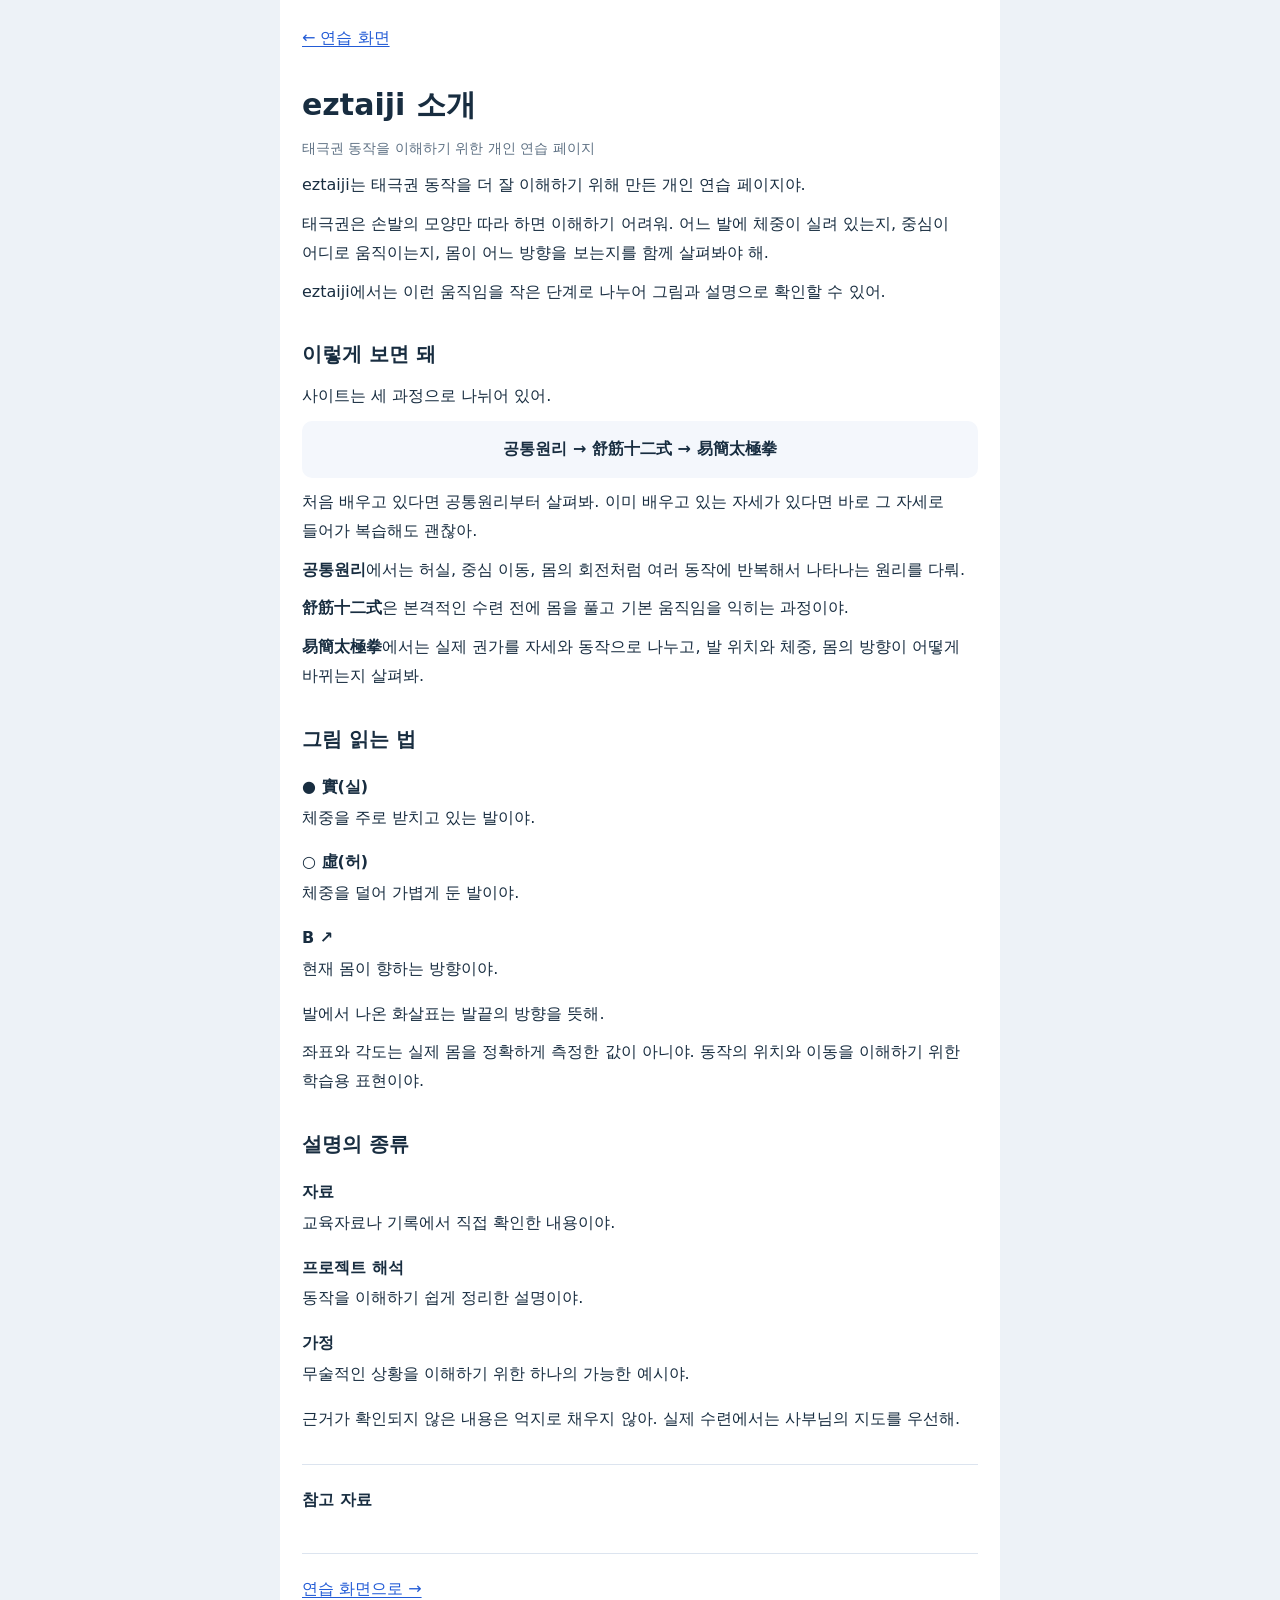
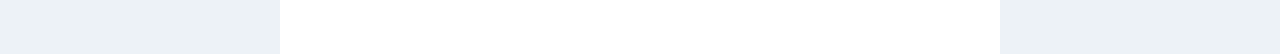
==== commit b5808c12: "Simplify learner-facing about page" ====
--- a/about.html
+++ b/about.html
@@ -2,26 +2,58 @@
 <!doctype html>
 <html lang="ko"><head><meta charset="utf-8"><meta name="viewport" content="width=device-width,initial-scale=1,viewport-fit=cover"><title>eztaiji 소개 · 태극권 연습</title>
 <style>
-*{box-sizing:border-box}body{margin:0;background:#edf2f7;color:#182d40;font-family:system-ui,-apple-system,sans-serif;line-height:1.8;word-break:keep-all}main{max-width:720px;margin:auto;background:white;min-height:100vh;padding:16px 22px calc(32px + env(safe-area-inset-bottom));padding-top:max(16px,env(safe-area-inset-top))}a{color:#225bd6;text-underline-offset:3px;overflow-wrap:anywhere}a:focus-visible{outline:3px solid #e99b39;outline-offset:3px}.back{display:inline-flex;align-items:center;min-height:44px}h1{font-size:30px;line-height:1.4;margin:24px 0 8px}h2{font-size:20px;margin:30px 0 10px}p{margin:10px 0}.sub,.note{color:#5e7184;font-size:14px}.structure{padding:14px 16px;background:#f4f7fc;border-radius:10px}table{border-collapse:collapse;width:100%;font-size:14px;text-align:center;margin-top:16px}th,td{padding:9px 4px;border-bottom:1px solid #dce4ef}thead,tfoot{background:#f4f7fc}ul{padding-left:22px}li{margin:15px 0}li a{display:inline-block;padding:4px 0}li p{font-size:14px;color:#5e7184;margin:0}.bottom{margin-top:30px;padding-top:14px;border-top:1px solid #dce4ef}
+*{box-sizing:border-box}body{margin:0;background:#edf2f7;color:#182d40;font-family:system-ui,-apple-system,sans-serif;line-height:1.8;word-break:keep-all}main{max-width:720px;margin:auto;background:white;min-height:100vh;padding:16px 22px calc(32px + env(safe-area-inset-bottom));padding-top:max(16px,env(safe-area-inset-top))}a{color:#225bd6;text-underline-offset:3px;overflow-wrap:anywhere}a:focus-visible,summary:focus-visible{outline:3px solid #e99b39;outline-offset:3px}.back{display:inline-flex;align-items:center;min-height:44px}h1{font-size:30px;line-height:1.4;margin:24px 0 8px}h2{font-size:20px;margin:30px 0 10px}p{margin:10px 0}.sub,.note{color:#5e7184;font-size:14px}.flow{padding:14px 16px;background:#f4f7fc;border-radius:10px;font-weight:700;text-align:center}.term{margin:16px 0}.term strong{display:block;margin-bottom:2px}.sources-details{margin-top:30px;border-top:1px solid #dce4ef;padding-top:14px}.sources-details summary{cursor:pointer;font-weight:700;min-height:44px;display:flex;align-items:center}.sources-details ul{padding-left:22px}.sources-details li{margin:14px 0}.sources-details li p{font-size:14px;color:#5e7184;margin:2px 0}.bottom{margin-top:30px;padding-top:14px;border-top:1px solid #dce4ef}
 </style>
 </head><body><main>
 <a class="back" href="index.html">← 연습 화면</a>
-<h1>eztaiji 소개</h1><p class="sub">태극권 동작을 이해하기 위한 개인 연습 공간</p>
-<section aria-label="eztaiji 소개"><p>eztaiji는 태극권을 수련하면서 동작을 더 잘 이해하고 싶어 만든 개인 연습용 페이지야.</p><p>메인 연습 화면은 <strong>공통원리 → 舒筋十二式 → 易簡太極拳</strong> 순서로 구성해. 먼저 반복해서 쓰이는 수련 원리를 익히고, 준비동작으로 몸을 풀고, 그다음 실제 권가의 자세와 동작을 살펴보는 흐름이야. 舒筋十二式은 國立東華大學 태극권 동아리에서 실제 수련 때 사용하는 교육자료를 2026-09-25 직접 촬영해 전사한 내용을 기준으로 12식·38개 세부 동작을 옮겼어. 易簡太極拳은 발 위치·허실·중심 이동·몸 방향을 좌표로 보면서 움직임의 원리를 살펴보는 방식으로 정리하고 있어.</p><p>자료에서 직접 확인한 내용과 프로젝트 해석은 구분해 표시해. 좌표와 각도는 개인 연습을 위한 학습용 근사 표현이고, 세부 접촉처럼 근거가 없는 값은 억지로 채우지 않아. 실제 수련에서는 사부님의 지도를 우선해.</p></section>
-<section><h2>舒筋十二式</h2><p>태극권 수련 전에 몸을 풀고 관절과 허리·고관절의 움직임을 준비하는 12개 식이야. 이 사이트에서는 동화대학 태극권 동아리의 현장 교육자료에 적힌 <strong>前俯 → 後仰 → 側彎 → 轉臀 → 仰轉 → 下蹲式 → 抖腕抖跗 → 舒腰 → 舒胯 → 踢腿 → 蹬腿 → 鬆膝</strong> 순서를 그대로 사용해.</p><p>각 식의 <strong>0동작</strong>은 자료의 <code>預備式</code>이고, 그 뒤에 인쇄된 번호를 그대로 1동작부터 이어 붙였어. 좌표판은 필요한 동작에서만 나타나. 현재는 원문에서 중심 이동과 다리 들기·차기가 분명한 <strong>下蹲式·抖腕抖跗·踢腿·蹬腿</strong>의 해당 단계에 발·중심 도식을 넣었어. 좌표값과 허실은 학습용 근사·프로젝트 해석으로 표시하고 원문 지시와 구분해.</p><p class="note">현장 원문 전사: <a href="https://github.com/winterrainlee/eztaiji/blob/main/docs/sources/donghwa-shujin12.md" target="_blank" rel="noopener noreferrer">國立東華大學 태극권 동아리 · 太極拳舒筋十二式</a></p></section>
-<section><h2>易簡太極拳 개요</h2><p>易簡太極拳은 허실의 전환과 몸의 연결된 움직임을 중시하는 태극권 권가야. 한쪽 다리의 지지를 덜고 다른 쪽으로 중심을 옮기는 과정, 몸의 회전과 팔다리의 움직임이 어떻게 이어지는지 살펴보며 익혀.</p><p>신베이시 易簡太極拳협회는 전체 권가를 6단으로 설명하고, 자세와 동작의 구성을 역(易)의 상징 체계와 연결해 소개해. 이 사이트에서는 64자세·365동작으로 정리한 목차를 사용해.</p><p class="note">개요와 체계: <a href="https://www.yjtc-ntpc.com/教授內容/" target="_blank" rel="noopener noreferrer">협회 교수 내용</a> · 자세별 순서: <a href="https://tsaitaiji.blogspot.com/2024/03/1-64.html" target="_blank" rel="noopener noreferrer">64식 동작 기록</a></p></section>
-<section><h2>과정 · 자세 · 동작</h2><p class="structure"><strong>과정</strong>은 공통원리 → 舒筋十二式 → 易簡太極拳 순서야. 공통원리에서는 원리를 하나씩 읽고, 나머지 과정에서는 <strong>자세</strong>를 고른 뒤 세부 <strong>동작</strong>을 살펴봐.</p><p>공통원리는 하단의 이전·다음으로 순서대로 넘겨볼 수 있어. 舒筋十二式과 易簡太極拳은 자세를 고르면 0동작부터 시작해. 舒筋十二式의 0동작은 원자료의 預備式이고, 易簡太極拳의 0동작은 각 자세의 시작 상태야.</p>
-<table><caption>이 사이트의 권가 목차</caption><thead><tr><th scope="col">단</th><th scope="col">자세 번호</th><th scope="col">자세 수</th><th scope="col">동작 수</th></tr></thead><tbody><tr><th scope="row">1단</th><td>1–13</td><td>13</td><td>73</td></tr>
-<tr><th scope="row">2단</th><td>14–21</td><td>8</td><td>59</td></tr>
-<tr><th scope="row">3단</th><td>22–32</td><td>11</td><td>63</td></tr>
-<tr><th scope="row">4단</th><td>33–44</td><td>12</td><td>61</td></tr>
-<tr><th scope="row">5단</th><td>45–55</td><td>11</td><td>69</td></tr>
-<tr><th scope="row">6단</th><td>56–64</td><td>9</td><td>40</td></tr></tbody><tfoot><tr><th scope="row">합계</th><td>1–64</td><td>64</td><td>365</td></tr></tfoot></table><p class="note">단 구분과 동작 수는 아래 자료를 대조해 정리했어. 자료마다 자세 이름이나 세부 구분이 다를 수 있어.</p></section>
-<section><h2>참고한 자료</h2><ul>
-<li><a href="https://github.com/winterrainlee/eztaiji/blob/main/docs/sources/donghwa-shujin12.md" target="_blank" rel="noopener noreferrer">國立東華大學 태극권 동아리 · 太極拳舒筋十二式 전사본</a><p>2026-09-25 동아리 수련 현장에서 직접 촬영한 교육자료를 원문 순서대로 전사했어. 舒筋十二式 12식·38개 동작의 현재 기준 자료야.</p></li>
-<li><a href="https://www.hualienyjtaichi.org.tw/taichi_science.asp" target="_blank" rel="noopener noreferrer">화롄 易簡太極拳 · 太極拳學</a><p>프로젝트의 출발점인 강의 목차를 참고했어. 현재 직접 접속을 확인하지 못해, 저장해 둔 목차를 바탕으로 사용했어.</p></li>
-<li><a href="https://www.yjtc-ntpc.com/教授內容/" target="_blank" rel="noopener noreferrer">신베이시 易簡太極拳협회 · 教授內容</a><p>6단 체계, 전체 동작 수와 권가의 특징을 확인했어.</p></li>
-<li><a href="https://tsaitaiji.blogspot.com/2024/03/1-64.html" target="_blank" rel="noopener noreferrer">Tsaifucius Tai Chi Notes · 1–64식 동작 기록</a><p>자세 순서와 동작 수, 預備式 4동작과 太極起勢·攬雀尾의 세부 기록을 참고했어. 預備式은 2026-10-03에 이 원문을 다시 대조해 4동작을 복원했어.</p></li>
-<li><a href="https://wtccf.blogspot.com/2022/03/blog-post_36.html" target="_blank" rel="noopener noreferrer">중화국제태극권연맹 · 全民版 자료</a><p>1·2·4단을 선택한 축약판의 단 구분을 대조했어. 축약판 번호를 전체 자세 번호로 사용하지 않았어. 현재는 접속이 제한될 수 있어.</p></li>
-</ul></section><p class="bottom"><a class="back" href="index.html">연습 화면으로 →</a></p>
+
+<h1>eztaiji 소개</h1>
+<p class="sub">태극권 동작을 이해하기 위한 개인 연습 페이지</p>
+
+<section aria-label="eztaiji 소개">
+<p>eztaiji는 태극권 동작을 더 잘 이해하기 위해 만든 개인 연습 페이지야.</p>
+<p>태극권은 손발의 모양만 따라 하면 이해하기 어려워. 어느 발에 체중이 실려 있는지, 중심이 어디로 움직이는지, 몸이 어느 방향을 보는지를 함께 살펴봐야 해.</p>
+<p>eztaiji에서는 이런 움직임을 작은 단계로 나누어 그림과 설명으로 확인할 수 있어.</p>
+</section>
+
+<section>
+<h2>이렇게 보면 돼</h2>
+<p>사이트는 세 과정으로 나뉘어 있어.</p>
+<p class="flow">공통원리 → 舒筋十二式 → 易簡太極拳</p>
+<p>처음 배우고 있다면 공통원리부터 살펴봐. 이미 배우고 있는 자세가 있다면 바로 그 자세로 들어가 복습해도 괜찮아.</p>
+<p><strong>공통원리</strong>에서는 허실, 중심 이동, 몸의 회전처럼 여러 동작에 반복해서 나타나는 원리를 다뤄.</p>
+<p><strong>舒筋十二式</strong>은 본격적인 수련 전에 몸을 풀고 기본 움직임을 익히는 과정이야.</p>
+<p><strong>易簡太極拳</strong>에서는 실제 권가를 자세와 동작으로 나누고, 발 위치와 체중, 몸의 방향이 어떻게 바뀌는지 살펴봐.</p>
+</section>
+
+<section>
+<h2>그림 읽는 법</h2>
+<div class="term"><strong>● 實(실)</strong><span>체중을 주로 받치고 있는 발이야.</span></div>
+<div class="term"><strong>○ 虛(허)</strong><span>체중을 덜어 가볍게 둔 발이야.</span></div>
+<div class="term"><strong>B ↗</strong><span>현재 몸이 향하는 방향이야.</span></div>
+<p>발에서 나온 화살표는 발끝의 방향을 뜻해.</p>
+<p>좌표와 각도는 실제 몸을 정확하게 측정한 값이 아니야. 동작의 위치와 이동을 이해하기 위한 학습용 표현이야.</p>
+</section>
+
+<section>
+<h2>설명의 종류</h2>
+<div class="term"><strong>자료</strong><span>교육자료나 기록에서 직접 확인한 내용이야.</span></div>
+<div class="term"><strong>프로젝트 해석</strong><span>동작을 이해하기 쉽게 정리한 설명이야.</span></div>
+<div class="term"><strong>가정</strong><span>무술적인 상황을 이해하기 위한 하나의 가능한 예시야.</span></div>
+<p>근거가 확인되지 않은 내용은 억지로 채우지 않아. 실제 수련에서는 사부님의 지도를 우선해.</p>
+</section>
+
+<details class="sources-details">
+<summary>참고 자료</summary>
+<p class="note">이 사이트는 아래 자료를 참고해 만들었어. 자료마다 자세 이름이나 세부 동작을 나누는 방식에는 차이가 있을 수 있어.</p>
+<ul>
+<li><a href="https://github.com/winterrainlee/eztaiji/blob/main/docs/sources/donghwa-shujin12.md" target="_blank" rel="noopener noreferrer">國立東華大學 태극권 동아리 · 太極拳舒筋十二式</a></li>
+<li><a href="https://www.hualienyjtaichi.org.tw/taichi_science.asp" target="_blank" rel="noopener noreferrer">화롄 易簡太極拳 · 太極拳學</a></li>
+<li><a href="https://www.yjtc-ntpc.com/教授內容/" target="_blank" rel="noopener noreferrer">신베이시 易簡太極拳협회 · 教授內容</a></li>
+<li><a href="https://tsaitaiji.blogspot.com/2024/03/1-64.html" target="_blank" rel="noopener noreferrer">易簡太極拳 1–64식 동작 기록</a></li>
+<li><a href="https://wtccf.blogspot.com/2022/03/blog-post_36.html" target="_blank" rel="noopener noreferrer">중화국제태극권연맹 · 全民版 자료</a></li>
+</ul>
+</details>
+
+<p class="bottom"><a class="back" href="index.html">연습 화면으로 →</a></p>
 </main></body></html>
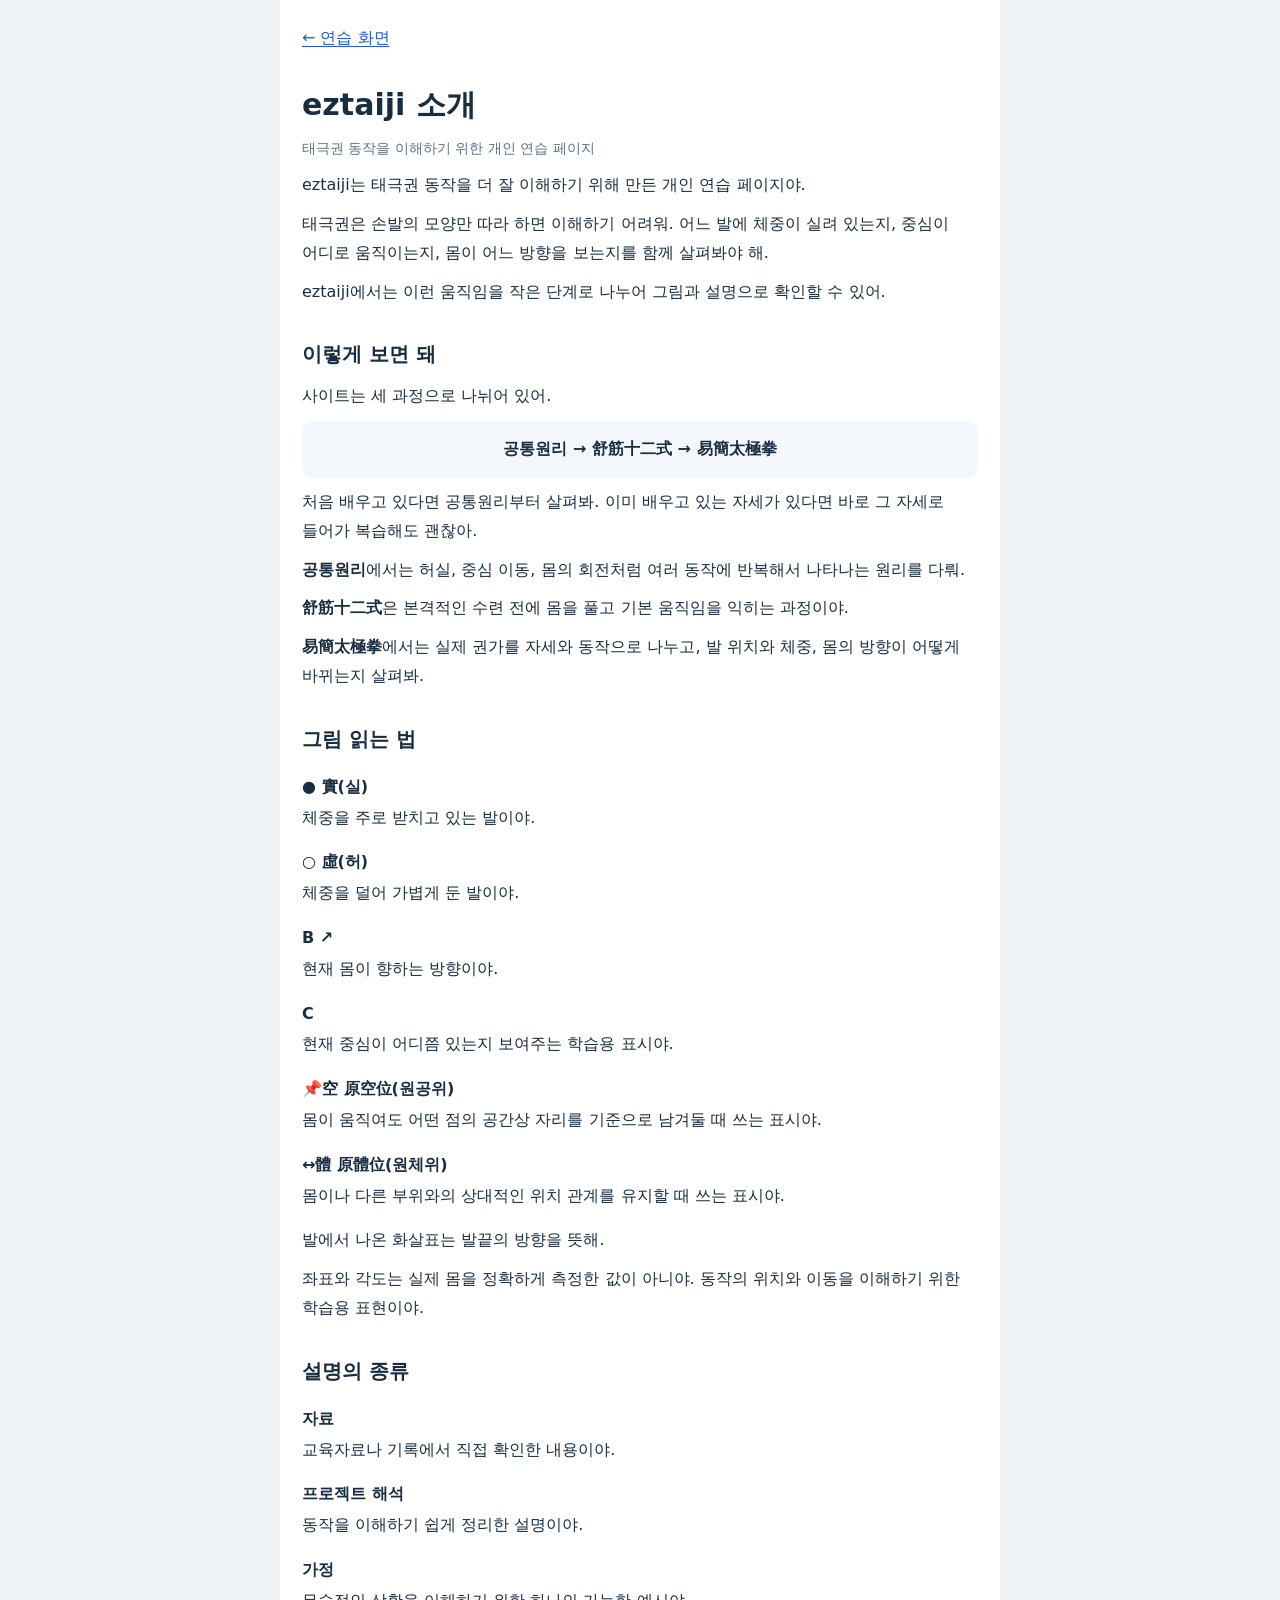
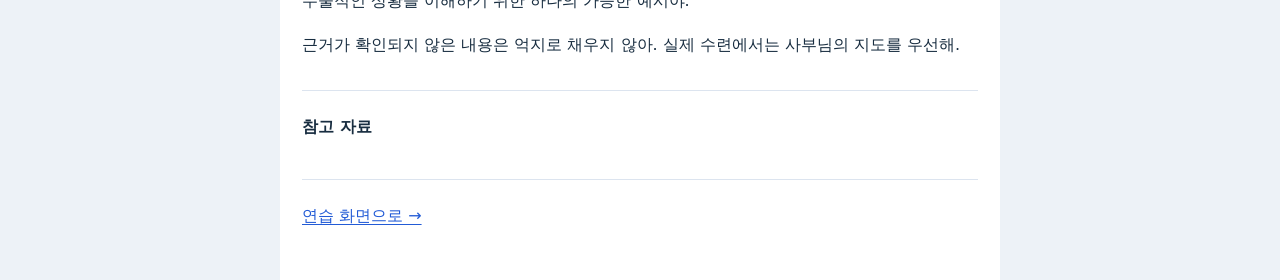
==== commit 141ca837: "Explain diagram reference symbols" ====
--- a/about.html
+++ b/about.html
@@ -31,6 +31,9 @@
 <div class="term"><strong>● 實(실)</strong><span>체중을 주로 받치고 있는 발이야.</span></div>
 <div class="term"><strong>○ 虛(허)</strong><span>체중을 덜어 가볍게 둔 발이야.</span></div>
 <div class="term"><strong>B ↗</strong><span>현재 몸이 향하는 방향이야.</span></div>
+<div class="term"><strong>C</strong><span>현재 중심이 어디쯤 있는지 보여주는 학습용 표시야.</span></div>
+<div class="term"><strong>📌空 原空位(원공위)</strong><span>몸이 움직여도 어떤 점의 공간상 자리를 기준으로 남겨둘 때 쓰는 표시야.</span></div>
+<div class="term"><strong>↔體 原體位(원체위)</strong><span>몸이나 다른 부위와의 상대적인 위치 관계를 유지할 때 쓰는 표시야.</span></div>
 <p>발에서 나온 화살표는 발끝의 방향을 뜻해.</p>
 <p>좌표와 각도는 실제 몸을 정확하게 측정한 값이 아니야. 동작의 위치와 이동을 이해하기 위한 학습용 표현이야.</p>
 </section>
